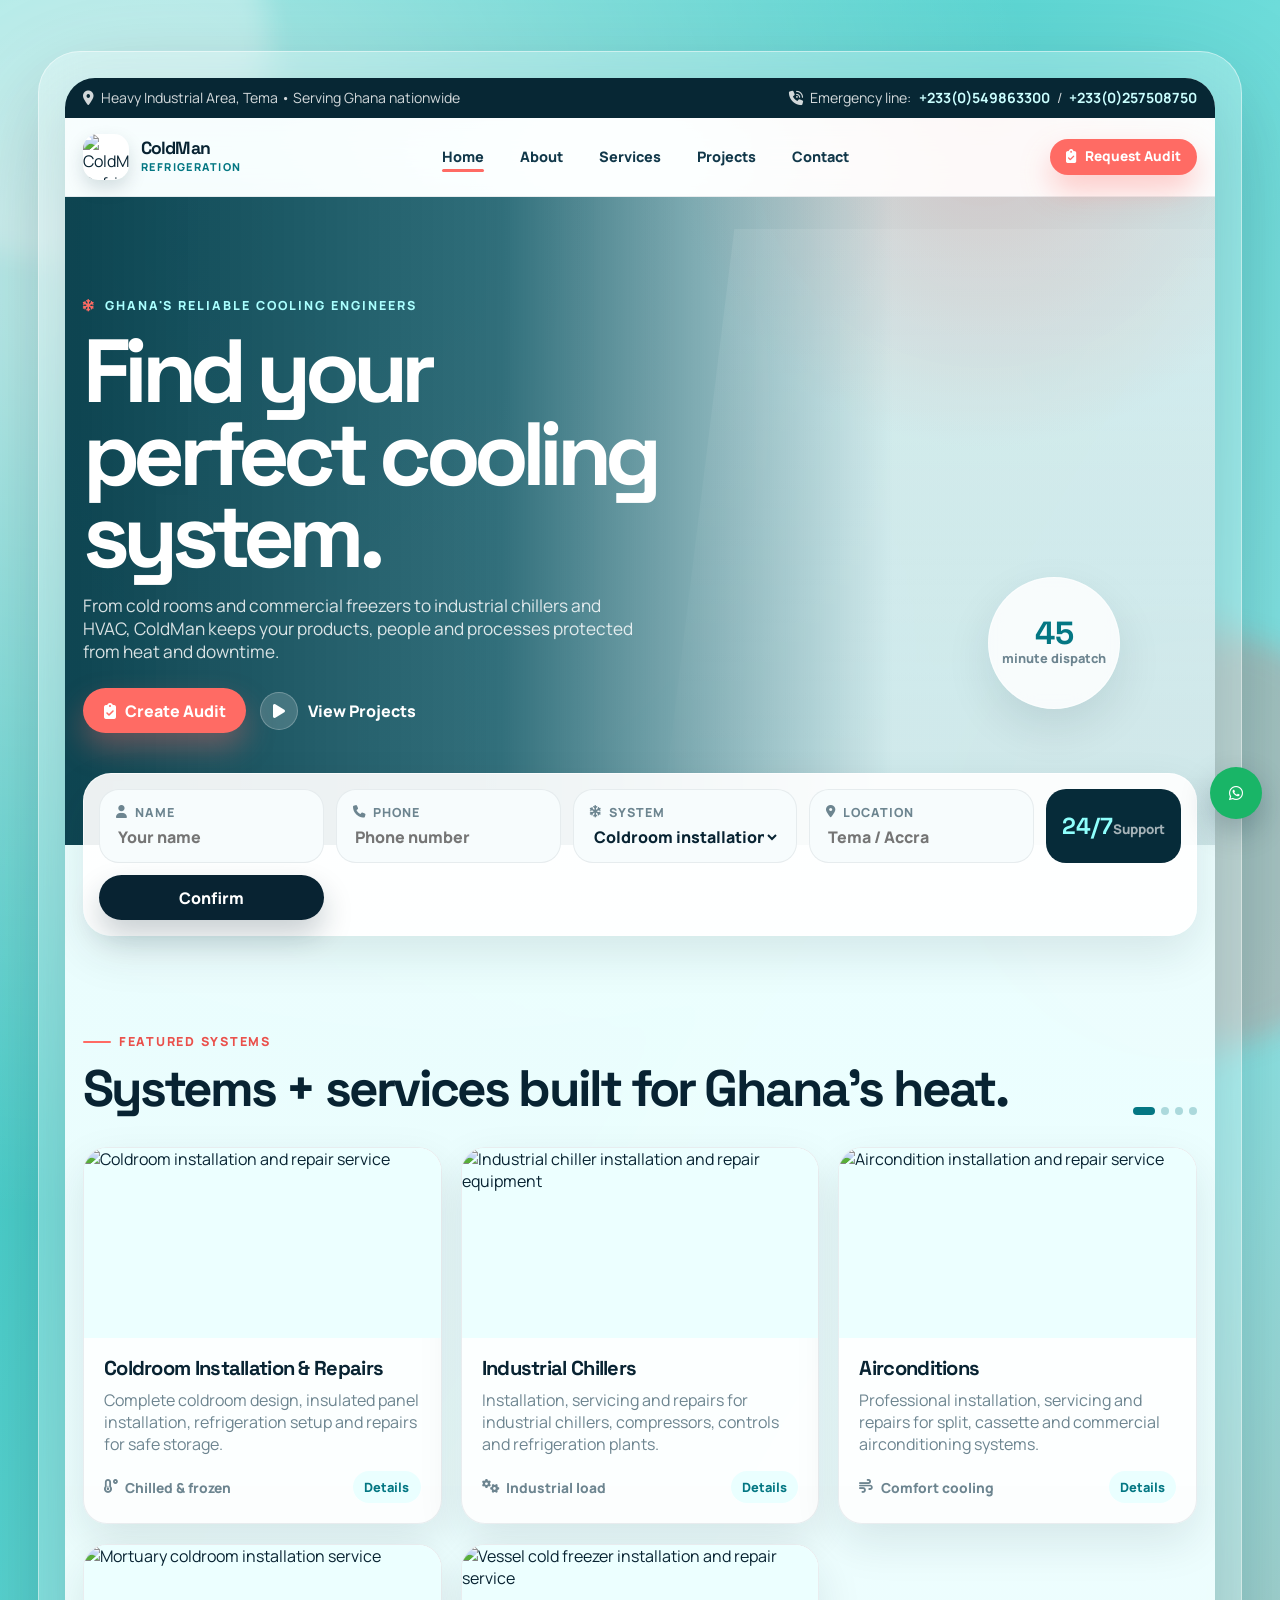
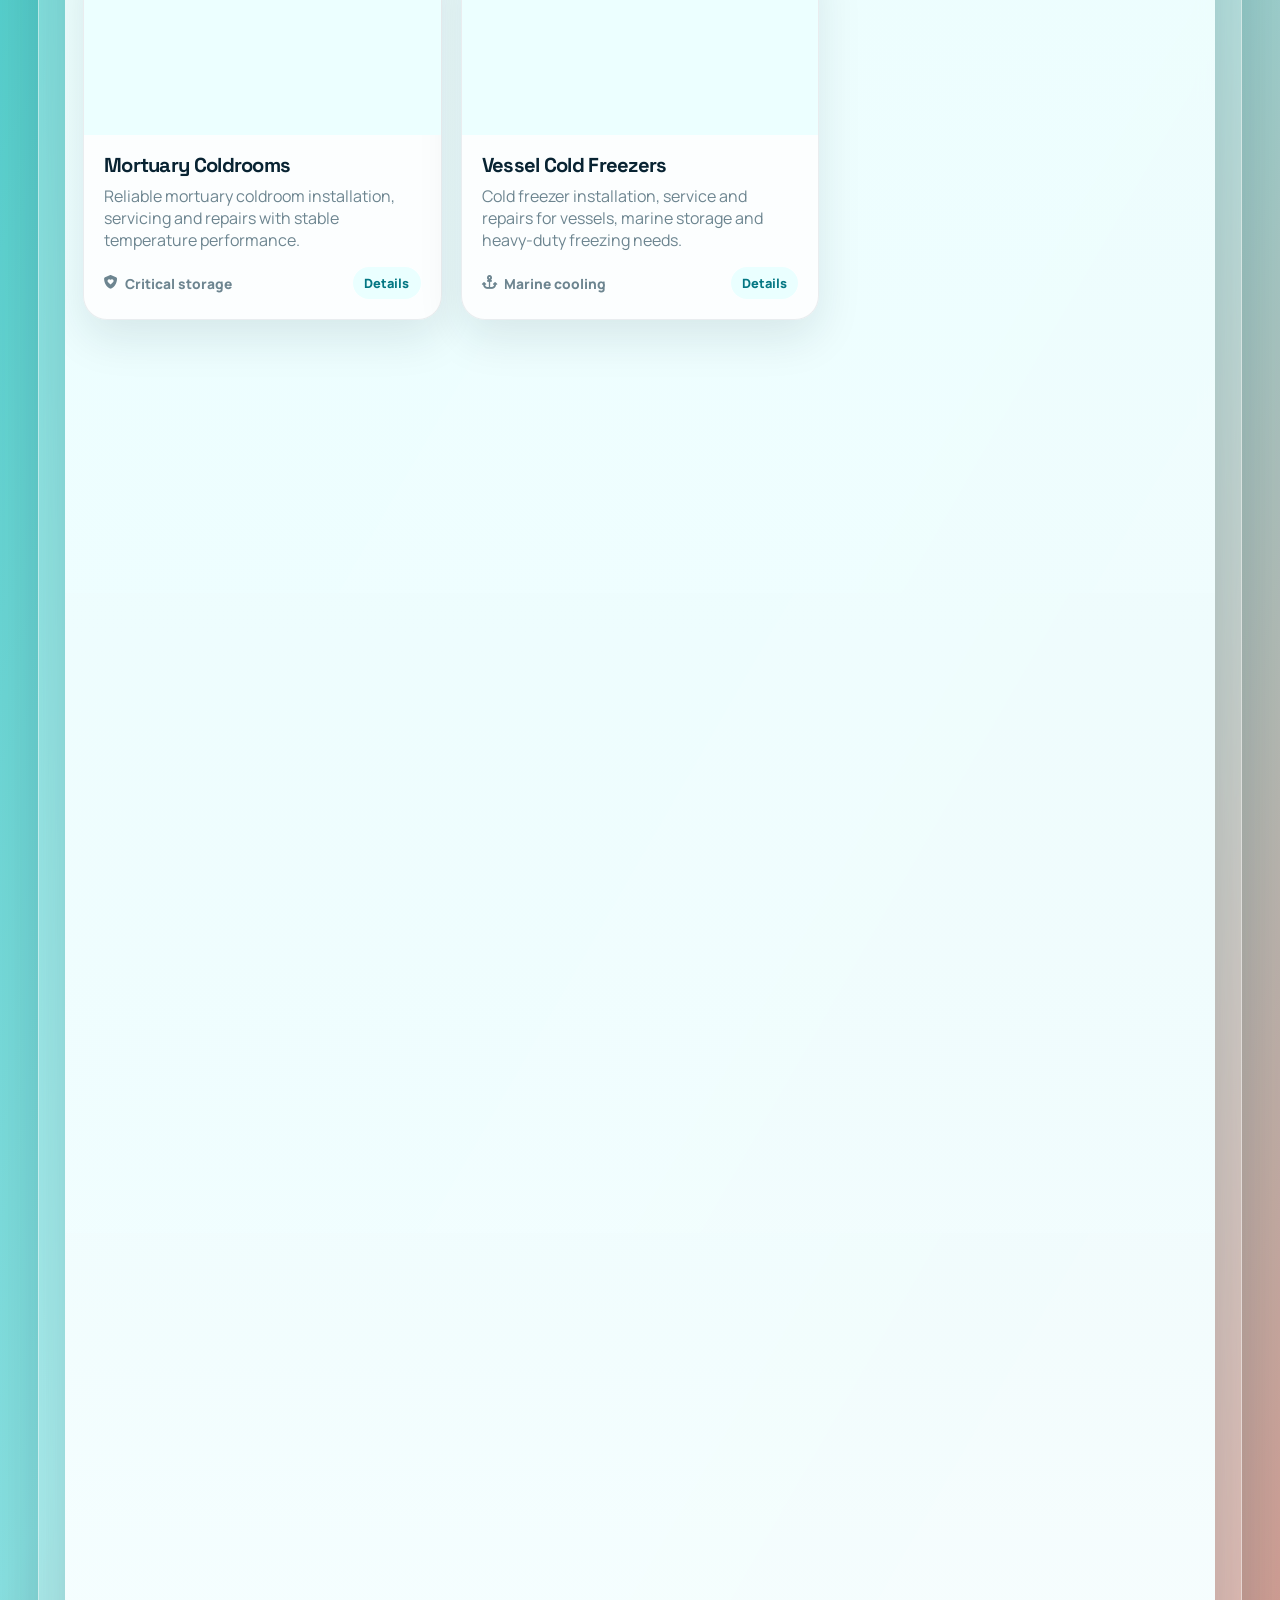
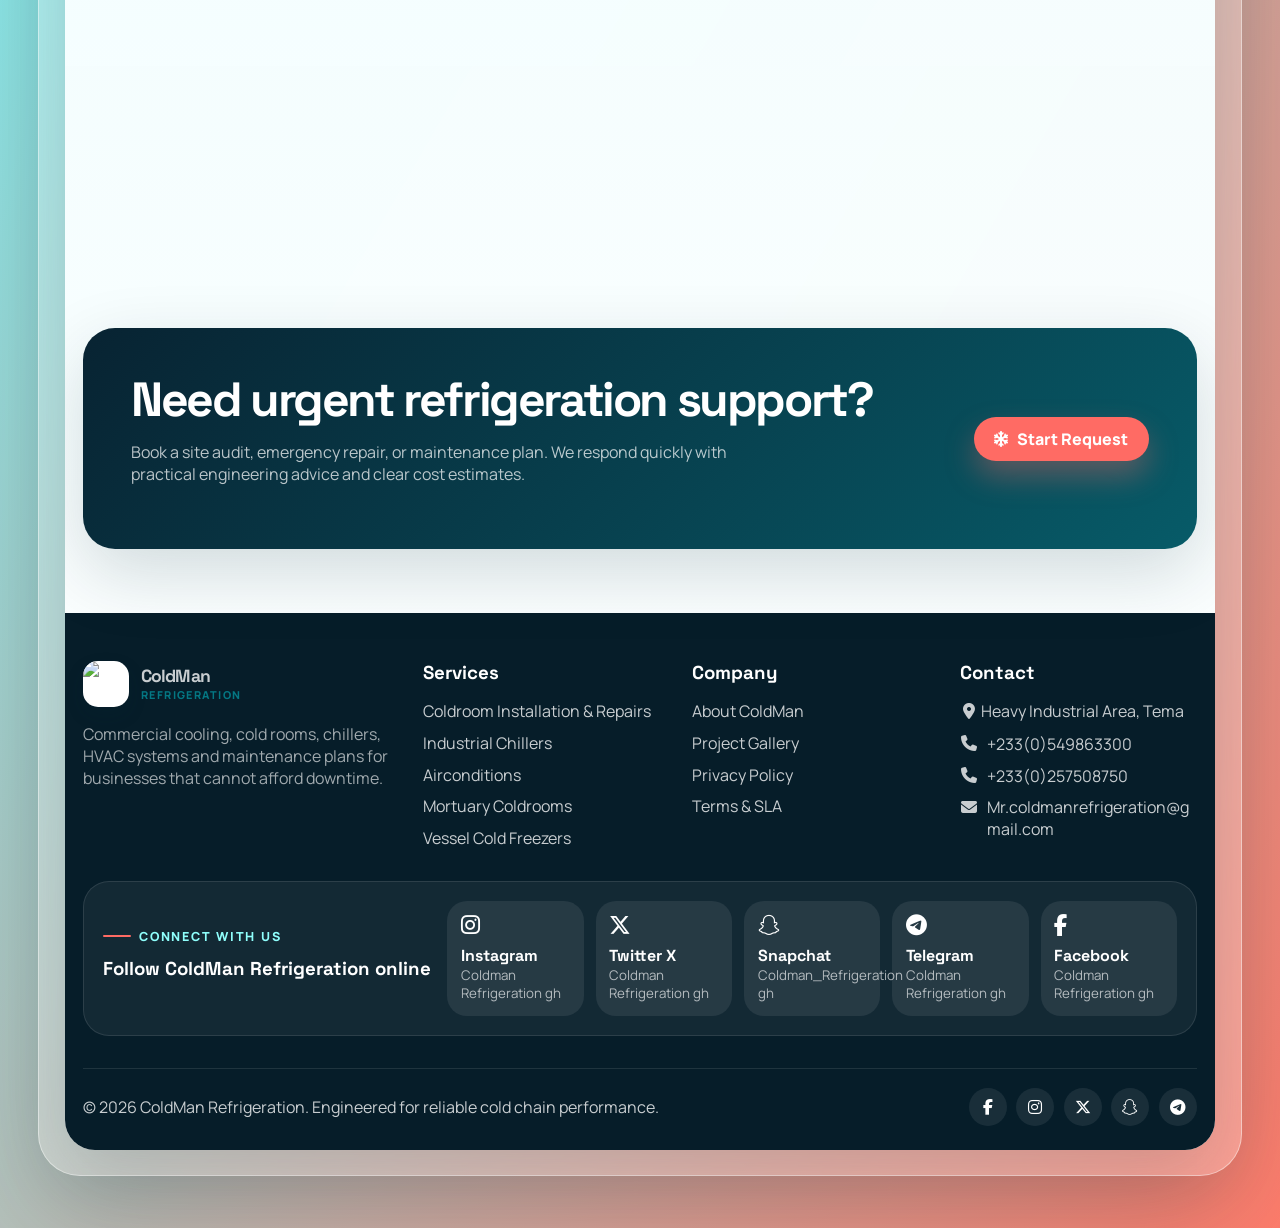
==== index.html @ 31ef5565 "Add files via upload" ====
<!DOCTYPE html>
<html lang="en">
<head>
  <meta charset="UTF-8">
  <meta name="viewport" content="width=device-width, initial-scale=1.0">
  <meta name="description" content="ColdMan Refrigeration designs, installs, repairs and maintains cold rooms, chillers, freezers and HVAC systems across Ghana.">
  <title>ColdMan Refrigeration | Commercial Cooling & Cold Rooms in Ghana</title>
  <link rel="preconnect" href="https://fonts.googleapis.com">
  <link rel="preconnect" href="https://fonts.gstatic.com" crossorigin>
  <link rel="stylesheet" href="https://cdnjs.cloudflare.com/ajax/libs/font-awesome/6.5.1/css/all.min.css">
  <link rel="stylesheet" href="style.css">
</head>
<body>
  <a class="skip-link" href="#main">Skip to content</a>
  <div class="page-shell">
    <div class="site-frame">
      <div class="top-strip">
        <div class="container">
          <span><i class="fa-solid fa-location-dot"></i> Heavy Industrial Area, Tema • Serving Ghana nationwide</span>
          <span><i class="fa-solid fa-phone-volume"></i> Emergency line: <a href="tel:+233549863300">+233(0)549863300</a> / <a href="tel:+233257508750">+233(0)257508750</a></span>
        </div>
      </div>
      <header class="site-header">
        <div class="container navbar">
          <a class="brand" href="index.html" aria-label="ColdMan Refrigeration home">
            <img class="brand-logo" src="images/coldman-logo.png" alt="ColdMan Refrigeration logo">
            <span class="brand-text"><strong>ColdMan</strong><small>Refrigeration</small></span>
          </a>
          <nav class="nav-links" aria-label="Main navigation">
            <a href="index.html">Home</a>
            <a href="about.html">About</a>
            <a href="services.html">Services</a>
            <a href="projects.html">Projects</a>
            <a href="contact.html">Contact</a>
          </nav>
          <div class="nav-actions">
            <button class="btn btn-primary btn-small" type="button" data-open-quote><i class="fa-solid fa-clipboard-check"></i> Request Audit</button>
            <button class="menu-toggle" type="button" aria-label="Toggle menu" aria-expanded="false"><i class="fa-solid fa-bars"></i></button>
          </div>
        </div>
      </header>

      <main id="main">
        <section class="hero">
          <div class="container hero-inner">
            <div class="hero-content" data-animate>
              <span class="hero-kicker"><i class="fa-solid fa-snowflake"></i> Ghana's reliable cooling engineers</span>
              <h1>Find your perfect cooling system.</h1>
              <p>From cold rooms and commercial freezers to industrial chillers and HVAC, ColdMan keeps your products, people and processes protected from heat and downtime.</p>
              <div class="hero-actions">
                <button class="btn btn-primary" type="button" data-open-quote><i class="fa-solid fa-clipboard-check"></i> Create Audit</button>
                <a class="play-link" href="projects.html"><span><i class="fa-solid fa-play"></i></span> View Projects</a>
              </div>
            </div>
            <div class="hero-badge" aria-label="Emergency response time">
              <div><strong>45</strong><span>minute dispatch</span></div>
            </div>
          </div>
        </section>

        <div class="container">
          <form class="audit-card" id="quickAudit">
            <label class="audit-field"><span><i class="fa-solid fa-user"></i> Name</span><input name="client_name" type="text" placeholder="Your name" required></label>
            <label class="audit-field"><span><i class="fa-solid fa-phone"></i> Phone</span><input name="client_phone" type="tel" placeholder="Phone number" required></label>
            <label class="audit-field"><span><i class="fa-solid fa-snowflake"></i> System</span><select name="service_type"><option value="Coldroom installation, service and repairs">Coldroom installation, service and repairs</option><option value="Industrial chillers installation, service and repairs">Industrial chillers installation, service and repairs</option><option value="Airconditions installation, service and repairs">Airconditions installation, service and repairs</option><option value="Mortuary coldroom installation, service and repairs">Mortuary coldroom installation, service and repairs</option><option value="Vessel cold freezers installation, service and repairs">Vessel cold freezers installation, service and repairs</option></select></label>
            <label class="audit-field"><span><i class="fa-solid fa-location-dot"></i> Location</span><input name="location" type="text" placeholder="Tema / Accra"></label>
            <div class="audit-meta"><div><strong>24/7</strong><small>Support</small></div></div>
            <button class="btn btn-dark" type="submit">Confirm</button>
          </form>
        </div>

        <section class="section">
          <div class="container">
            <div class="section-head">
              <div>
                <span class="section-eyebrow">Featured systems</span>
                <h2 class="section-title">Systems + services built for Ghana's heat.</h2>
              </div>
              <div class="dots" aria-hidden="true"><span></span><span></span><span></span><span></span></div>
            </div>
            <div class="card-grid">
              <article class="info-card" data-animate>
                <div class="card-img"><img src="images/service-cold-room.svg" alt="Coldroom installation and repair service"></div>
                <div class="card-body"><h3>Coldroom Installation & Repairs</h3><p>Complete coldroom design, insulated panel installation, refrigeration setup and repairs for safe storage.</p><div class="card-meta"><span><i class="fa-solid fa-temperature-low"></i> Chilled & frozen</span><a class="pill" href="services.html#coldrooms">Details</a></div></div>
              </article>
              <article class="info-card" data-animate>
                <div class="card-img"><img src="images/service-freezer-repair.svg" alt="Industrial chiller installation and repair equipment"></div>
                <div class="card-body"><h3>Industrial Chillers</h3><p>Installation, servicing and repairs for industrial chillers, compressors, controls and refrigeration plants.</p><div class="card-meta"><span><i class="fa-solid fa-gears"></i> Industrial load</span><a class="pill" href="services.html#chillers">Details</a></div></div>
              </article>
              <article class="info-card" data-animate>
                <div class="card-img"><img src="images/service-hvac.svg" alt="Aircondition installation and repair service"></div>
                <div class="card-body"><h3>Airconditions</h3><p>Professional installation, servicing and repairs for split, cassette and commercial airconditioning systems.</p><div class="card-meta"><span><i class="fa-solid fa-wind"></i> Comfort cooling</span><a class="pill" href="services.html#airconditions">Details</a></div></div>
              </article>
              <article class="info-card" data-animate>
                <div class="card-img"><img src="images/service-medical-cooling.svg" alt="Mortuary coldroom installation service"></div>
                <div class="card-body"><h3>Mortuary Coldrooms</h3><p>Reliable mortuary coldroom installation, servicing and repairs with stable temperature performance.</p><div class="card-meta"><span><i class="fa-solid fa-shield-heart"></i> Critical storage</span><a class="pill" href="services.html#mortuary">Details</a></div></div>
              </article>
              <article class="info-card" data-animate>
                <div class="card-img"><img src="images/service-marine-process.svg" alt="Vessel cold freezer installation and repair service"></div>
                <div class="card-body"><h3>Vessel Cold Freezers</h3><p>Cold freezer installation, service and repairs for vessels, marine storage and heavy-duty freezing needs.</p><div class="card-meta"><span><i class="fa-solid fa-anchor"></i> Marine cooling</span><a class="pill" href="services.html#vessel">Details</a></div></div>
              </article>
            </div>
          </div>
        </section>

        <section class="section compact">
          <div class="container">
            <div class="promise" data-animate>
              <div class="promise-copy">
                <span class="section-eyebrow">Our promise</span>
                <h2 class="section-title">Your cooling system should protect profit, not create stress.</h2>
                <p class="section-lead">We calculate the heat load, install quality components, and maintain your system before small faults become expensive breakdowns.</p>
              </div>
              <div class="promise-list">
                <article class="promise-item"><span class="icon-bubble"><i class="fa-solid fa-truck-fast"></i></span><div><h3>Rapid dispatch</h3><p>Emergency response for cold rooms, chillers, freezers and AC breakdowns.</p></div></article>
                <article class="promise-item"><span class="icon-bubble aqua"><i class="fa-solid fa-chart-line"></i></span><div><h3>Performance audits</h3><p>Temperature, pressure, energy and airflow checks with clear recommendations.</p></div></article>
              </div>
            </div>
          </div>
        </section>

        <section class="section">
          <div class="container">
            <div class="mosaic" data-animate>
              <article class="feature-tile">
                <div><span class="section-eyebrow" style="color:#8ffffc">Cooling expertise</span><h2>Keep every cooling system running reliably.</h2><p>Installation, servicing and repairs for coldrooms, chillers, airconditions, mortuary coldrooms and vessel cold freezers.</p></div>
                <a class="btn btn-primary" href="services.html#coldrooms">Explore Services</a>
              </article>
              <div class="image-stack">
                <div class="mosaic-img"><img src="images/service-marine-process.svg" alt="Industrial warehouse and facility"></div>
                <div class="mosaic-img"><img src="images/hero-technician.svg" alt="Technician using tools"></div>
              </div>
              <div class="image-stack">
                <div class="mosaic-img"><img src="images/service-maintenance.svg" alt="Professional tools and gauges"></div>
                <div class="mosaic-img"><img src="images/service-cold-room.svg" alt="Cold chain warehouse logistics"></div>
              </div>
            </div>
          </div>
        </section>

        <section class="section compact">
          <div class="container">
            <div class="stats-grid">
              <div class="stat-card" data-animate><strong>12+</strong><span>Years combined field experience</span></div>
              <div class="stat-card" data-animate><strong>99%</strong><span>Target system uptime on plan</span></div>
              <div class="stat-card" data-animate><strong>45m</strong><span>Emergency dispatch target</span></div>
              <div class="stat-card" data-animate><strong>24/7</strong><span>Breakdown response support</span></div>
            </div>
          </div>
        </section>
      </main>

      <section class="section compact">
        <div class="container">
          <div class="cta-band" data-animate>
            <div>
              <h2>Need urgent refrigeration support?</h2>
              <p>Book a site audit, emergency repair, or maintenance plan. We respond quickly with practical engineering advice and clear cost estimates.</p>
            </div>
            <button class="btn btn-primary" type="button" data-open-quote><i class="fa-solid fa-snowflake"></i> Start Request</button>
          </div>
        </div>
      </section>

      <footer class="site-footer">
        <div class="container">
          <div class="footer-grid">
            <div class="footer-brand">
              <a class="brand" href="index.html">
                <img class="brand-logo" src="images/coldman-logo.png" alt="ColdMan Refrigeration logo">
                <span class="brand-text"><strong>ColdMan</strong><small>Refrigeration</small></span>
              </a>
              <p>Commercial cooling, cold rooms, chillers, HVAC systems and maintenance plans for businesses that cannot afford downtime.</p>
            </div>
            <div>
              <h3 class="footer-title">Services</h3>
              <ul class="footer-list">
                <li><a href="services.html#coldrooms">Coldroom Installation & Repairs</a></li>
                <li><a href="services.html#chillers">Industrial Chillers</a></li>
                <li><a href="services.html#airconditions">Airconditions</a></li>
                <li><a href="services.html#mortuary">Mortuary Coldrooms</a></li>
                <li><a href="services.html#vessel">Vessel Cold Freezers</a></li>
              </ul>
            </div>
            <div>
              <h3 class="footer-title">Company</h3>
              <ul class="footer-list">
                <li><a href="about.html">About ColdMan</a></li>
                <li><a href="projects.html">Project Gallery</a></li>
                <li><a href="privacy.html">Privacy Policy</a></li>
                <li><a href="terms.html">Terms & SLA</a></li>
              </ul>
            </div>
            <div>
              <h3 class="footer-title">Contact</h3>
              <ul class="footer-list">
                <li><i class="fa-solid fa-location-dot"></i> Heavy Industrial Area, Tema</li>
                <li><a href="tel:+233549863300"><i class="fa-solid fa-phone"></i> +233(0)549863300</a></li>
                <li><a href="tel:+233257508750"><i class="fa-solid fa-phone"></i> +233(0)257508750</a></li>
                <li><a href="mailto:Mr.coldmanrefrigeration@gmail.com"><i class="fa-solid fa-envelope"></i> Mr.coldmanrefrigeration@gmail.com</a></li>
              </ul>
            </div>
          </div>

          <div class="footer-social-panel" aria-label="ColdMan Refrigeration social media handles">
            <div>
              <span class="section-eyebrow">Connect with us</span>
              <h3 class="footer-title">Follow ColdMan Refrigeration online</h3>
            </div>
            <div class="social-handle-grid">
              <a href="https://www.instagram.com/explore/search/keyword/?q=Coldman%20Refrigeration%20gh" target="_blank" rel="noopener"><i class="fa-brands fa-instagram"></i><span><strong>Instagram</strong><small>Coldman Refrigeration gh</small></span></a>
              <a href="https://x.com/search?q=Coldman%20Refrigeration%20gh" target="_blank" rel="noopener"><i class="fa-brands fa-x-twitter"></i><span><strong>Twitter X</strong><small>Coldman Refrigeration gh</small></span></a>
              <a href="https://www.snapchat.com/add/Coldman_Refrigeration" target="_blank" rel="noopener"><i class="fa-brands fa-snapchat"></i><span><strong>Snapchat</strong><small>Coldman_Refrigeration gh</small></span></a>
              <a href="https://t.me/s/ColdmanRefrigerationgh" target="_blank" rel="noopener"><i class="fa-brands fa-telegram"></i><span><strong>Telegram</strong><small>Coldman Refrigeration gh</small></span></a>
              <a href="https://www.facebook.com/search/top?q=Coldman%20Refrigeration%20gh" target="_blank" rel="noopener"><i class="fa-brands fa-facebook-f"></i><span><strong>Facebook</strong><small>Coldman Refrigeration gh</small></span></a>
            </div>
          </div>
          <div class="footer-bottom">
            <span>© 2026 ColdMan Refrigeration. Engineered for reliable cold chain performance.</span>
            <div class="socials" aria-label="Social media handles">
              <a href="https://www.facebook.com/search/top?q=Coldman%20Refrigeration%20gh" target="_blank" rel="noopener" aria-label="Facebook: Coldman Refrigeration gh" title="Facebook: Coldman Refrigeration gh"><i class="fa-brands fa-facebook-f"></i></a>
              <a href="https://www.instagram.com/explore/search/keyword/?q=Coldman%20Refrigeration%20gh" target="_blank" rel="noopener" aria-label="Instagram: Coldman Refrigeration gh" title="Instagram: Coldman Refrigeration gh"><i class="fa-brands fa-instagram"></i></a>
              <a href="https://x.com/search?q=Coldman%20Refrigeration%20gh" target="_blank" rel="noopener" aria-label="Twitter X: Coldman Refrigeration gh" title="Twitter X: Coldman Refrigeration gh"><i class="fa-brands fa-x-twitter"></i></a>
              <a href="https://www.snapchat.com/add/Coldman_Refrigeration" target="_blank" rel="noopener" aria-label="Snapchat: Coldman_Refrigeration gh" title="Snapchat: Coldman_Refrigeration gh"><i class="fa-brands fa-snapchat"></i></a>
              <a href="https://t.me/s/ColdmanRefrigerationgh" target="_blank" rel="noopener" aria-label="Telegram: Coldman Refrigeration gh" title="Telegram: Coldman Refrigeration gh"><i class="fa-brands fa-telegram"></i></a>
            </div>
          </div>
        </div>
      </footer>
    </div>
  </div>

  <div class="modal" id="quoteModal" aria-hidden="true" role="dialog" aria-modal="true" aria-labelledby="quoteTitle">
    <div class="modal-card">
      <div class="modal-head">
        <h2 id="quoteTitle">Request an audit</h2>
        <button class="close-modal" type="button" data-close-modal aria-label="Close request form"><i class="fa-solid fa-xmark"></i></button>
      </div>
      <form id="quoteForm" class="calc-form">
        <div class="form-grid">
          <div class="field"><label for="qName">Full name</label><input id="qName" name="client_name" type="text" placeholder="Your name" required></div>
          <div class="field"><label for="qPhone">Phone number</label><input id="qPhone" name="client_phone" type="tel" placeholder="024 xxx xxxx" required></div>
          <div class="field"><label for="qService">Service type</label><select id="qService" name="service_type" required><option value="Coldroom installation, service and repairs">Coldroom installation, service and repairs</option><option value="Industrial chillers installation, service and repairs">Industrial chillers installation, service and repairs</option><option value="Airconditions installation, service and repairs">Airconditions installation, service and repairs</option><option value="Mortuary coldroom installation, service and repairs">Mortuary coldroom installation, service and repairs</option><option value="Vessel cold freezers installation, service and repairs">Vessel cold freezers installation, service and repairs</option></select></div>
          <div class="field"><label for="qLocation">Location</label><input id="qLocation" name="location" type="text" placeholder="Tema, Accra, Kumasi..." required></div>
        </div>
        <div class="field"><label for="qDetails">Project details</label><textarea id="qDetails" name="details" placeholder="Tell us the system size, issue, temperature target, and timeline."></textarea></div>
        <button class="btn btn-primary" type="submit"><i class="fa-solid fa-paper-plane"></i> Save Request</button>
        <p class="form-note">This demo stores the request in your browser. The contact page can submit to process.php on a PHP server.</p>
      </form>
    </div>
  </div>

  <div class="toast" id="toast" role="status" aria-live="polite"></div>
  <div class="float-actions">
    <a class="float-whatsapp" href="https://wa.me/233257508750" aria-label="Chat on WhatsApp"><i class="fa-brands fa-whatsapp"></i></a>
    <button class="back-top" type="button" aria-label="Back to top"><i class="fa-solid fa-arrow-up"></i></button>
  </div>
  <script src="app.js"></script>
</body>
</html>
---- style.css ----
@import url('https://fonts.googleapis.com/css2?family=Manrope:wght@300;400;500;600;700;800&family=Space+Grotesk:wght@500;600;700&display=swap');

:root {
  --ink: #082332;
  --ink-2: #11384a;
  --muted: #6d8590;
  --aqua: #10b7c2;
  --aqua-deep: #047783;
  --coral: #ff6b64;
  --coral-deep: #ea504b;
  --ice: #eaffff;
  --soft: #f2fbfc;
  --white: #ffffff;
  --glass: rgba(255, 255, 255, 0.78);
  --line: rgba(8, 35, 50, 0.10);
  --shadow: 0 24px 70px rgba(8, 35, 50, 0.16);
  --shadow-soft: 0 18px 45px rgba(8, 35, 50, 0.10);
  --radius-lg: 32px;
  --radius-md: 22px;
  --radius-sm: 16px;
  --max: 1180px;
}

* { box-sizing: border-box; }

html { scroll-behavior: smooth; }

body {
  margin: 0;
  font-family: 'Manrope', system-ui, -apple-system, BlinkMacSystemFont, 'Segoe UI', sans-serif;
  color: var(--ink);
  background:
    radial-gradient(circle at 8% 6%, rgba(255,255,255,.75), transparent 22%),
    linear-gradient(120deg, #24c3bc 0%, #8de7e7 48%, #ff7c6b 100%);
  min-height: 100vh;
  overflow-x: hidden;
}

body::before,
body::after {
  content: '';
  position: fixed;
  width: 420px;
  height: 420px;
  border-radius: 999px;
  filter: blur(14px);
  opacity: .35;
  pointer-events: none;
  z-index: -1;
}

body::before { top: -160px; left: -150px; background: rgba(255,255,255,.9); }
body::after { right: -120px; bottom: -150px; background: rgba(255,107,100,.75); }

img { max-width: 100%; display: block; }
a { color: inherit; text-decoration: none; }
button, input, select, textarea { font: inherit; }
button { cursor: pointer; }

.skip-link {
  position: absolute;
  top: -100px;
  left: 1rem;
  background: var(--ink);
  color: var(--white);
  padding: .75rem 1rem;
  border-radius: 12px;
  z-index: 9999;
}
.skip-link:focus { top: 1rem; }

.page-shell {
  width: min(94vw, 1280px);
  margin: 3.2rem auto;
  padding: clamp(14px, 2vw, 28px);
  border: 1px solid rgba(255,255,255,.48);
  border-radius: 42px;
  background: rgba(255,255,255,.25);
  box-shadow: 0 35px 110px rgba(0, 57, 63, 0.20);
  backdrop-filter: blur(18px);
}

.site-frame {
  position: relative;
  overflow: hidden;
  border-radius: 30px;
  background: linear-gradient(180deg, rgba(236,255,255,.96) 0%, rgba(241,253,254,.98) 62%, #ffffff 100%);
  box-shadow: var(--shadow);
}

.site-frame::before {
  content: '';
  position: absolute;
  inset: 0 0 auto 0;
  height: 560px;
  background: radial-gradient(circle at 80% 10%, rgba(255,107,100,.28), transparent 30%), radial-gradient(circle at 10% 30%, rgba(16,183,194,.20), transparent 35%);
  pointer-events: none;
}

.container { width: min(100% - 36px, var(--max)); margin-inline: auto; position: relative; }
.section { padding: clamp(3rem, 7vw, 6rem) 0; position: relative; }
.section.compact { padding: clamp(2.5rem, 5vw, 4rem) 0; }
.section-eyebrow {
  display: inline-flex;
  gap: .5rem;
  align-items: center;
  color: var(--coral-deep);
  font-weight: 800;
  text-transform: uppercase;
  letter-spacing: .14em;
  font-size: .78rem;
  margin-bottom: .8rem;
}
.section-eyebrow::before { content: ''; width: 28px; height: 2px; border-radius: 20px; background: var(--coral); }
.section-title {
  font-family: 'Space Grotesk', sans-serif;
  font-size: clamp(2rem, 4vw, 3.35rem);
  line-height: 1.02;
  letter-spacing: -0.055em;
  margin: 0;
}
.section-lead { color: var(--muted); font-size: 1.05rem; max-width: 680px; margin: 1rem 0 0; }
.section-head { display: flex; align-items: end; justify-content: space-between; gap: 1.5rem; margin-bottom: 2rem; }
.section-head.center { display: block; text-align: center; max-width: 770px; margin: 0 auto 2.4rem; }
.section-head.center .section-lead { margin-inline: auto; }

.top-strip {
  background: #072734;
  color: rgba(255,255,255,.82);
  font-size: .88rem;
  position: relative;
  z-index: 5;
}
.top-strip .container { display: flex; align-items: center; justify-content: space-between; gap: 1rem; padding: .65rem 0; }
.top-strip a { color: #cbffff; font-weight: 700; }
.top-strip span { display: inline-flex; align-items: center; gap: .45rem; }

.site-header {
  position: sticky;
  top: 0;
  z-index: 50;
  background: rgba(255,255,255,.84);
  border-bottom: 1px solid rgba(8,35,50,.08);
  backdrop-filter: blur(18px);
}

.navbar {
  height: 78px;
  display: flex;
  align-items: center;
  justify-content: space-between;
  gap: 1rem;
}

.brand { display: inline-flex; align-items: center; gap: .75rem; min-width: max-content; }
.brand-logo {
  width: 46px;
  height: 46px;
  border-radius: 15px;
  object-fit: cover;
  object-position: center;
  background: #fff;
  box-shadow: 0 8px 18px rgba(7,39,52,.15);
}
.brand-text { line-height: 1; }
.brand-text strong { display: block; font-family: 'Space Grotesk', sans-serif; letter-spacing: -.05em; font-size: 1.1rem; }
.brand-text small { color: var(--aqua-deep); font-weight: 800; text-transform: uppercase; letter-spacing: .13em; font-size: .68rem; }

.nav-links { display: flex; align-items: center; justify-content: center; gap: clamp(.65rem, 2vw, 1.55rem); }
.nav-links a {
  color: var(--ink-2);
  font-weight: 800;
  font-size: .9rem;
  padding: .7rem .35rem;
  position: relative;
}
.nav-links a::after {
  content: '';
  position: absolute;
  left: .35rem;
  right: .35rem;
  bottom: .35rem;
  height: 3px;
  border-radius: 999px;
  background: var(--coral);
  transform: scaleX(0);
  transform-origin: left;
  transition: transform .25s ease;
}
.nav-links a:hover::after,
.nav-links a.active::after { transform: scaleX(1); }

.nav-actions { display: flex; align-items: center; gap: .7rem; }
.menu-toggle {
  display: none;
  width: 44px;
  height: 44px;
  border-radius: 15px;
  border: 1px solid var(--line);
  background: var(--white);
  color: var(--ink);
}

.btn {
  display: inline-flex;
  align-items: center;
  justify-content: center;
  gap: .55rem;
  border: 0;
  border-radius: 999px;
  padding: .9rem 1.3rem;
  font-weight: 900;
  line-height: 1;
  transition: transform .22s ease, box-shadow .22s ease, background .22s ease;
  white-space: nowrap;
}
.btn:hover { transform: translateY(-2px); }
.btn-primary { background: var(--coral); color: #fff; box-shadow: 0 15px 30px rgba(255,107,100,.35); }
.btn-primary:hover { background: var(--coral-deep); }
.btn-dark { background: var(--ink); color: #fff; box-shadow: 0 15px 30px rgba(8,35,50,.22); }
.btn-ghost { background: rgba(255,255,255,.76); color: var(--ink); border: 1px solid rgba(8,35,50,.08); }
.btn-aqua { background: var(--aqua-deep); color: #fff; box-shadow: 0 15px 35px rgba(4,119,131,.25); }
.btn-small { padding: .7rem 1rem; font-size: .85rem; }

.hero {
  position: relative;
  min-height: 610px;
  display: grid;
  align-items: center;
  isolation: isolate;
}
.hero::before {
  content: '';
  position: absolute;
  inset: 0;
  background:
    linear-gradient(90deg, rgba(5,61,74,.96) 0%, rgba(4,76,91,.8) 38%, rgba(4,76,91,.12) 72%),
    url('images/hero-coldman-cooling.svg') center/cover;
  z-index: -2;
}
.hero::after {
  content: '';
  position: absolute;
  right: -60px;
  top: 5%;
  width: min(48vw, 620px);
  height: 92%;
  background:
    linear-gradient(180deg, rgba(255,255,255,.12), rgba(255,255,255,0)),
    url('images/hero-technician.svg') center/cover;
  opacity: .72;
  clip-path: polygon(12% 0, 100% 0, 100% 100%, 0 100%);
  z-index: -1;
}
.hero-inner { padding: clamp(3.4rem, 8vw, 6rem) 0 7rem; }
.hero-content { width: min(620px, 100%); color: #fff; }
.hero-kicker { display: inline-flex; align-items: center; gap: .55rem; font-weight: 900; color: #aaffff; text-transform: uppercase; letter-spacing: .16em; font-size: .78rem; margin-bottom: 1rem; }
.hero-kicker i { color: var(--coral); }
.hero h1 { font-family: 'Space Grotesk', sans-serif; font-size: clamp(3rem, 7vw, 5.8rem); line-height: .92; letter-spacing: -.075em; margin: 0 0 1rem; }
.hero p { color: rgba(255,255,255,.83); font-size: 1.08rem; max-width: 560px; margin: 0 0 1.6rem; }
.hero-actions { display: flex; flex-wrap: wrap; align-items: center; gap: .85rem; }
.play-link { display: inline-flex; align-items: center; gap: .65rem; color: #fff; font-weight: 900; }
.play-link span { width: 38px; height: 38px; border-radius: 999px; display: inline-grid; place-items: center; background: rgba(255,255,255,.17); border: 1px solid rgba(255,255,255,.24); }
.hero-badge {
  position: absolute;
  right: clamp(1.5rem, 6vw, 5rem);
  bottom: 8.5rem;
  width: 132px;
  height: 132px;
  border-radius: 999px;
  display: grid;
  place-items: center;
  text-align: center;
  background: rgba(255,255,255,.84);
  backdrop-filter: blur(20px);
  box-shadow: var(--shadow-soft);
  border: 1px solid rgba(255,255,255,.55);
}
.hero-badge strong { font-family: 'Space Grotesk', sans-serif; color: var(--aqua-deep); font-size: 2rem; line-height: .9; }
.hero-badge span { display: block; color: var(--muted); font-size: .8rem; font-weight: 800; }

.audit-card {
  margin-top: -4.5rem;
  position: relative;
  z-index: 3;
  background: rgba(255,255,255,.92);
  border: 1px solid rgba(255,255,255,.7);
  box-shadow: var(--shadow-soft);
  border-radius: 28px;
  padding: .95rem;
  display: grid;
  grid-template-columns: repeat(4, 1fr) auto;
  gap: .75rem;
  align-items: stretch;
}
.audit-field {
  background: #f7fcfd;
  border: 1px solid rgba(8,35,50,.07);
  border-radius: 20px;
  padding: .85rem 1rem;
  min-width: 0;
}
.audit-field span { display: flex; align-items: center; gap: .45rem; color: var(--muted); font-size: .78rem; font-weight: 900; text-transform: uppercase; letter-spacing: .08em; }
.audit-field input, .audit-field select { width: 100%; border: 0; outline: 0; background: transparent; color: var(--ink); font-weight: 900; margin-top: .25rem; }
.audit-meta { display: grid; place-items: center; text-align: center; background: #062b39; color: #fff; border-radius: 20px; padding: .7rem 1rem; min-width: 112px; }
.audit-meta strong { font-family: 'Space Grotesk', sans-serif; color: #8ffffc; font-size: 1.45rem; }
.audit-meta small { color: rgba(255,255,255,.64); font-weight: 800; }

.card-grid { display: grid; grid-template-columns: repeat(3, minmax(0,1fr)); gap: 1.2rem; }
.info-card, .service-card, .project-card, .stat-card, .team-card, .contact-card, .legal-card {
  background: rgba(255,255,255,.86);
  border: 1px solid rgba(8,35,50,.08);
  box-shadow: var(--shadow-soft);
  border-radius: 24px;
  overflow: hidden;
}
.card-img { height: 190px; overflow: hidden; background: linear-gradient(135deg, #dff, #fff); position: relative; }
.card-img img { width: 100%; height: 100%; object-fit: cover; transition: transform .5s ease; }
.info-card:hover .card-img img, .service-card:hover .card-img img, .project-card:hover .card-img img { transform: scale(1.06); }
.card-body { padding: 1.25rem; }
.card-body h3 { font-family: 'Space Grotesk', sans-serif; font-size: 1.26rem; line-height: 1.08; letter-spacing: -.035em; margin: 0 0 .55rem; }
.card-body p { color: var(--muted); margin: 0 0 1rem; }
.card-meta { display: flex; align-items: center; justify-content: space-between; gap: .7rem; color: var(--muted); font-size: .86rem; font-weight: 900; }
.card-meta span { display: inline-flex; align-items: center; gap: .45rem; }
.pill { display: inline-flex; align-items: center; gap: .4rem; padding: .45rem .7rem; border-radius: 999px; background: #eaffff; color: var(--aqua-deep); font-weight: 900; font-size: .8rem; }

.dots { display: inline-flex; align-items: center; gap: .38rem; }
.dots span { width: 8px; height: 8px; border-radius: 999px; background: rgba(4,119,131,.28); }
.dots span:first-child { width: 22px; background: var(--aqua-deep); }

.promise {
  display: grid;
  grid-template-columns: 1.05fr .95fr;
  gap: 2rem;
  align-items: center;
  background: #fff;
  border-radius: 32px;
  padding: clamp(1.4rem, 4vw, 3rem);
  box-shadow: var(--shadow-soft);
  border: 1px solid rgba(8,35,50,.07);
}
.promise-list { display: grid; gap: 1rem; }
.promise-item { display: flex; gap: 1rem; padding: 1.1rem; border-radius: 22px; background: var(--soft); border: 1px solid rgba(8,35,50,.06); }
.icon-bubble { width: 48px; height: 48px; min-width: 48px; border-radius: 16px; display: grid; place-items: center; background: var(--coral); color: #fff; box-shadow: 0 12px 24px rgba(255,107,100,.24); }
.icon-bubble.aqua { background: var(--aqua-deep); box-shadow: 0 12px 24px rgba(4,119,131,.22); }
.promise-item h3 { margin: 0 0 .3rem; font-family: 'Space Grotesk', sans-serif; letter-spacing: -.03em; }
.promise-item p { margin: 0; color: var(--muted); }

.mosaic { display: grid; grid-template-columns: .9fr 1fr 1fr; gap: 1rem; align-items: stretch; }
.mosaic .feature-tile { min-height: 360px; padding: 2rem; border-radius: 28px; background: linear-gradient(145deg, var(--aqua-deep), #053d4a); color: #fff; display: flex; flex-direction: column; justify-content: space-between; box-shadow: var(--shadow-soft); }
.feature-tile h2 { font-family: 'Space Grotesk', sans-serif; line-height: .98; font-size: clamp(2rem, 4vw, 3.1rem); letter-spacing: -.06em; margin: 0; }
.feature-tile p { color: rgba(255,255,255,.76); }
.image-stack { display: grid; gap: 1rem; }
.mosaic-img { min-height: 170px; border-radius: 24px; overflow: hidden; box-shadow: var(--shadow-soft); }
.mosaic-img img { width: 100%; height: 100%; object-fit: cover; }

.stats-grid { display: grid; grid-template-columns: repeat(4, 1fr); gap: 1rem; }
.stat-card { padding: 1.5rem; }
.stat-card strong { display: block; font-family: 'Space Grotesk', sans-serif; font-size: 2.45rem; color: var(--aqua-deep); line-height: 1; letter-spacing: -.06em; }
.stat-card span { color: var(--muted); font-weight: 800; }

.filters { display: flex; flex-wrap: wrap; gap: .7rem; margin: 1.5rem 0 2rem; }
.filter-btn { border: 1px solid rgba(8,35,50,.1); border-radius: 999px; background: rgba(255,255,255,.78); color: var(--ink); padding: .7rem 1rem; font-weight: 900; }
.filter-btn.active { background: var(--ink); color: #fff; }
.service-card { display: flex; flex-direction: column; }
.service-card .card-body { display: flex; flex: 1; flex-direction: column; }
.service-card ul { color: var(--muted); margin: .2rem 0 1.2rem; padding-left: 1.15rem; }
.service-card .btn { margin-top: auto; align-self: flex-start; }

.project-card .card-img { height: 230px; }
.project-card .project-tag { position: absolute; left: .9rem; top: .9rem; background: rgba(255,255,255,.9); color: var(--ink); border-radius: 999px; padding: .45rem .7rem; font-weight: 900; font-size: .75rem; }

.calculator {
  display: grid;
  grid-template-columns: .95fr 1.05fr;
  gap: 1.5rem;
  background: linear-gradient(145deg, #062b39, #075b68);
  color: #fff;
  border-radius: 32px;
  padding: clamp(1.4rem, 4vw, 2.5rem);
  box-shadow: var(--shadow);
}
.calculator p { color: rgba(255,255,255,.72); }
.calc-form { display: grid; gap: .9rem; }
.form-grid { display: grid; grid-template-columns: repeat(2, 1fr); gap: .9rem; }
.field { display: grid; gap: .4rem; }
.field label, .field span.label { color: rgba(255,255,255,.72); font-weight: 800; font-size: .85rem; }
.field input, .field select, .field textarea {
  width: 100%;
  border: 1px solid rgba(255,255,255,.18);
  outline: 0;
  background: rgba(255,255,255,.10);
  color: #fff;
  border-radius: 16px;
  padding: .95rem 1rem;
}
.field textarea { resize: vertical; min-height: 130px; }
.field input::placeholder, .field textarea::placeholder { color: rgba(255,255,255,.52); }
.field select option { color: #082332; }
.calc-result { display: grid; grid-template-columns: repeat(3, 1fr); gap: .8rem; margin-top: 1rem; }
.result-box { padding: 1rem; border: 1px solid rgba(255,255,255,.16); border-radius: 20px; background: rgba(255,255,255,.1); }
.result-box strong { display: block; color: #8ffffc; font-family: 'Space Grotesk', sans-serif; font-size: 1.6rem; }
.result-box span { color: rgba(255,255,255,.68); font-weight: 800; font-size: .8rem; }

.contact-layout { display: grid; grid-template-columns: .9fr 1.1fr; gap: 1.4rem; align-items: start; }
.contact-card { padding: 1.3rem; }
.contact-row { display: flex; gap: 1rem; padding: 1rem 0; border-bottom: 1px solid rgba(8,35,50,.08); }
.contact-row:last-child { border-bottom: 0; }
.contact-row h3 { margin: 0 0 .2rem; font-family: 'Space Grotesk', sans-serif; }
.contact-row p { margin: 0; color: var(--muted); }
.contact-form { background: #062b39; color: #fff; border-radius: 28px; padding: clamp(1.2rem, 3vw, 2rem); box-shadow: var(--shadow); }
.contact-form .section-title { color: #fff; font-size: clamp(1.9rem, 4vw, 3rem); }
.contact-form .section-lead { color: rgba(255,255,255,.72); }
.contact-form .form-grid { margin-top: 1.2rem; }
.contact-form .btn { margin-top: 1rem; }
.form-note { margin-top: .85rem; color: rgba(255,255,255,.65); font-size: .86rem; }

.timeline { position: relative; display: grid; gap: 1rem; }
.timeline-item { display: grid; grid-template-columns: 56px 1fr; gap: 1rem; align-items: start; }
.timeline-number { width: 56px; height: 56px; border-radius: 18px; display: grid; place-items: center; background: var(--coral); color: #fff; font-weight: 900; box-shadow: 0 12px 24px rgba(255,107,100,.2); }
.timeline-content { background: rgba(255,255,255,.85); border: 1px solid rgba(8,35,50,.08); border-radius: 22px; padding: 1.2rem; box-shadow: var(--shadow-soft); }
.timeline-content h3 { margin: 0 0 .35rem; font-family: 'Space Grotesk', sans-serif; }
.timeline-content p { color: var(--muted); margin: 0; }

.faq-list { display: grid; gap: .9rem; }
.faq-item { background: rgba(255,255,255,.88); border: 1px solid rgba(8,35,50,.08); border-radius: 22px; overflow: hidden; box-shadow: var(--shadow-soft); }
.faq-question { width: 100%; border: 0; background: transparent; color: var(--ink); display: flex; justify-content: space-between; align-items: center; gap: 1rem; padding: 1.1rem 1.2rem; font-weight: 900; text-align: left; }
.faq-answer { max-height: 0; overflow: hidden; transition: max-height .25s ease; }
.faq-answer p { margin: 0; color: var(--muted); padding: 0 1.2rem 1.2rem; }
.faq-item.open .faq-answer { max-height: 220px; }
.faq-item.open .faq-question i { transform: rotate(45deg); }

.cta-band { background: linear-gradient(135deg, #082332, #075b68); color: #fff; border-radius: 32px; padding: clamp(1.6rem, 5vw, 3rem); display: flex; align-items: center; justify-content: space-between; gap: 1.5rem; box-shadow: var(--shadow); }
.cta-band h2 { font-family: 'Space Grotesk', sans-serif; letter-spacing: -.05em; line-height: 1.02; font-size: clamp(2rem, 4vw, 3rem); margin: 0; }
.cta-band p { color: rgba(255,255,255,.72); max-width: 650px; }

.site-footer { background: #061d29; color: rgba(255,255,255,.78); padding: 3rem 0 1.5rem; }
.footer-grid { display: grid; grid-template-columns: 1.3fr repeat(3, 1fr); gap: 2rem; }
.footer-brand p { color: rgba(255,255,255,.62); max-width: 370px; }
.footer-title { color: #fff; margin: 0 0 1rem; font-family: 'Space Grotesk', sans-serif; }
.footer-list { list-style: none; margin: 0; padding: 0; display: grid; gap: .6rem; }
.footer-list a:hover { color: #8ffffc; }
.footer-bottom { margin-top: 2rem; padding-top: 1.2rem; border-top: 1px solid rgba(255,255,255,.1); display: flex; align-items: center; justify-content: space-between; gap: 1rem; flex-wrap: wrap; }
.socials { display: flex; gap: .6rem; }
.socials a { width: 38px; height: 38px; border-radius: 999px; display: grid; place-items: center; background: rgba(255,255,255,.08); color: #fff; }

.page-hero { padding: clamp(3rem, 8vw, 6rem) 0; background: linear-gradient(120deg, rgba(6,43,57,.96), rgba(7,91,104,.8)), url('images/hero-coldman-cooling.svg') center/cover; color: #fff; }
.page-hero .section-title { max-width: 850px; }
.page-hero .section-lead { color: rgba(255,255,255,.75); }
.breadcrumbs { display: flex; gap: .5rem; align-items: center; color: #9fffff; font-weight: 800; margin-bottom: 1rem; }
.breadcrumbs span { color: rgba(255,255,255,.55); }

.team-grid { display: grid; grid-template-columns: repeat(3, 1fr); gap: 1rem; }
.team-card { padding: 1.2rem; }
.avatar { width: 68px; height: 68px; border-radius: 22px; display: grid; place-items: center; background: #eaffff; color: var(--aqua-deep); font-size: 1.5rem; margin-bottom: 1rem; }
.team-card h3 { margin: 0 0 .2rem; font-family: 'Space Grotesk', sans-serif; }
.team-card p { color: var(--muted); margin: 0; }

.legal-wrap { display: grid; gap: 1rem; }
.legal-card { padding: 1.4rem; }
.legal-card h2 { margin: 0 0 .6rem; font-family: 'Space Grotesk', sans-serif; }
.legal-card p, .legal-card li { color: var(--muted); }

.modal {
  position: fixed;
  inset: 0;
  display: none;
  place-items: center;
  z-index: 1000;
  padding: 1rem;
  background: rgba(3,20,27,.62);
  backdrop-filter: blur(10px);
}
.modal.open { display: grid; }
.modal-card { width: min(620px, 100%); max-height: 92vh; overflow: auto; background: #062b39; color: #fff; border-radius: 28px; padding: 1.4rem; box-shadow: 0 30px 90px rgba(0,0,0,.35); }
.modal-head { display: flex; justify-content: space-between; gap: 1rem; align-items: center; margin-bottom: 1rem; }
.modal-head h2 { margin: 0; font-family: 'Space Grotesk', sans-serif; font-size: 2rem; letter-spacing: -.05em; }
.close-modal { border: 0; width: 42px; height: 42px; border-radius: 14px; background: rgba(255,255,255,.1); color: #fff; }
.toast { position: fixed; right: 1rem; bottom: 1rem; z-index: 1002; background: var(--ink); color: #fff; padding: 1rem 1.1rem; border-radius: 18px; box-shadow: var(--shadow); display: none; max-width: min(390px, calc(100vw - 2rem)); }
.toast.show { display: block; animation: toastIn .25s ease; }
@keyframes toastIn { from { transform: translateY(12px); opacity: 0; } to { transform: none; opacity: 1; } }

.float-actions { position: fixed; right: 1.15rem; bottom: 1.15rem; display: grid; gap: .65rem; z-index: 70; }
.float-actions a, .float-actions button { width: 52px; height: 52px; border-radius: 999px; border: 0; display: grid; place-items: center; color: #fff; box-shadow: 0 12px 30px rgba(8,35,50,.25); }
.float-whatsapp { background: #19b567; }
.back-top { background: var(--coral); opacity: 0; pointer-events: none; transition: .2s ease; }
.back-top.visible { opacity: 1; pointer-events: auto; }

[data-animate] { opacity: 0; transform: translateY(16px); transition: opacity .55s ease, transform .55s ease; }
[data-animate].in-view { opacity: 1; transform: none; }

@media (max-width: 1040px) {
  .audit-card { grid-template-columns: repeat(2, 1fr); }
  .card-grid, .team-grid { grid-template-columns: repeat(2, 1fr); }
  .promise, .calculator, .contact-layout { grid-template-columns: 1fr; }
  .stats-grid { grid-template-columns: repeat(2, 1fr); }
  .footer-grid { grid-template-columns: 1fr 1fr; }
}

@media (max-width: 860px) {
  .page-shell { width: min(100% - 18px, 1280px); margin: .6rem auto; padding: 8px; border-radius: 28px; }
  .site-frame { border-radius: 22px; }
  .top-strip .container { flex-direction: column; align-items: flex-start; }
  .navbar { height: 70px; }
  .menu-toggle { display: inline-grid; place-items: center; }
  .nav-links {
    position: fixed;
    left: 1rem;
    right: 1rem;
    top: 84px;
    display: grid;
    gap: .2rem;
    padding: .9rem;
    border: 1px solid rgba(8,35,50,.08);
    border-radius: 22px;
    background: rgba(255,255,255,.96);
    box-shadow: var(--shadow-soft);
    transform: translateY(-16px);
    opacity: 0;
    pointer-events: none;
    transition: .24s ease;
  }
  .nav-links.open { transform: none; opacity: 1; pointer-events: auto; }
  .nav-links a { padding: .85rem 1rem; border-radius: 14px; }
  .nav-links a:hover { background: var(--soft); }
  .nav-actions .btn { display: none; }
  .hero { min-height: 640px; }
  .hero::after { opacity: .25; width: 100%; right: -40%; }
  .hero-badge { right: 1rem; bottom: 5.5rem; width: 104px; height: 104px; }
  .audit-card { margin-top: -3rem; grid-template-columns: 1fr; }
  .mosaic { grid-template-columns: 1fr; }
  .mosaic .feature-tile { min-height: 260px; }
  .section-head, .cta-band { display: block; }
  .cta-band .btn { margin-top: 1rem; }
}

@media (max-width: 620px) {
  .container { width: min(100% - 24px, var(--max)); }
  .card-grid, .team-grid, .stats-grid, .form-grid, .calc-result, .footer-grid { grid-template-columns: 1fr; }
  .hero h1 { font-size: clamp(2.8rem, 15vw, 4.1rem); }
  .hero-actions { align-items: stretch; }
  .hero-actions .btn, .hero-actions .play-link { width: 100%; justify-content: center; }
  .brand-text strong { font-size: .98rem; }
  .brand-logo { width: 40px; height: 40px; }
  .top-strip { display: none; }
  .nav-links { top: 76px; }
  .footer-bottom { display: block; }
  .socials { margin-top: 1rem; }
}

/* Social media handles */
.footer-social-panel {
  margin-top: 2rem;
  padding: 1.2rem;
  border: 1px solid rgba(255,255,255,.1);
  border-radius: 26px;
  background: rgba(255,255,255,.055);
  display: grid;
  grid-template-columns: .9fr 2fr;
  gap: 1rem;
  align-items: center;
}
.footer-social-panel .section-eyebrow { color: #8ffffc; }
.social-handle-grid {
  display: grid;
  grid-template-columns: repeat(5, minmax(0, 1fr));
  gap: .75rem;
}
.social-handle-grid a {
  min-height: 92px;
  padding: .85rem;
  border-radius: 20px;
  background: rgba(255,255,255,.08);
  color: #fff;
  display: grid;
  gap: .55rem;
  transition: transform .2s ease, background .2s ease;
}
.social-handle-grid a:hover {
  transform: translateY(-3px);
  background: rgba(143,255,252,.13);
}
.social-handle-grid i { font-size: 1.35rem; }
.social-handle-grid strong { display: block; font-family: 'Space Grotesk', sans-serif; }
.social-handle-grid small { display: block; color: rgba(255,255,255,.66); line-height: 1.35; }
.socials { flex-wrap: wrap; }
.socials a:hover { background: var(--aqua-deep); transform: translateY(-2px); }

@media (max-width: 1040px) {
  .footer-social-panel { grid-template-columns: 1fr; }
  .social-handle-grid { grid-template-columns: repeat(3, 1fr); }
}

@media (max-width: 620px) {
  .social-handle-grid { grid-template-columns: 1fr; }
  .social-handle-grid a { min-height: auto; grid-template-columns: auto 1fr; align-items: center; }
}


/* Embedded Google Business Profile map */
.map-section { padding-top: 1.5rem; }
.map-card {
  overflow: hidden;
  border-radius: 28px;
  background: rgba(255,255,255,.84);
  border: 1px solid rgba(8,35,50,.08);
  box-shadow: 0 24px 70px rgba(8,35,50,.12);
}
.map-card iframe {
  display: block;
  width: 100%;
  height: min(62vh, 460px);
}
.card-img img[src$='.svg'], .mosaic-img img[src$='.svg'] {
  object-fit: cover;
  background: #ecffff;
}

/* Email/contact text correction: keep long email addresses neat on all screen sizes */
.footer-list li,
.footer-list a {
  min-width: 0;
}
.footer-list a {
  display: inline-flex;
  align-items: flex-start;
  gap: .55rem;
  max-width: 100%;
}
.footer-list i {
  flex: 0 0 auto;
  width: 1.1rem;
  margin-top: .15rem;
  text-align: center;
}
.footer-list a[href^="mailto:"] {
  overflow-wrap: anywhere;
  word-break: break-word;
  line-height: 1.35;
}
.contact-row a[href^="mailto:"] {
  overflow-wrap: anywhere;
  word-break: break-word;
  line-height: 1.35;
}
@media (max-width: 620px) {
  .footer-list a[href^="mailto:"],
  .contact-row a[href^="mailto:"] {
    font-size: .95rem;
  }
}
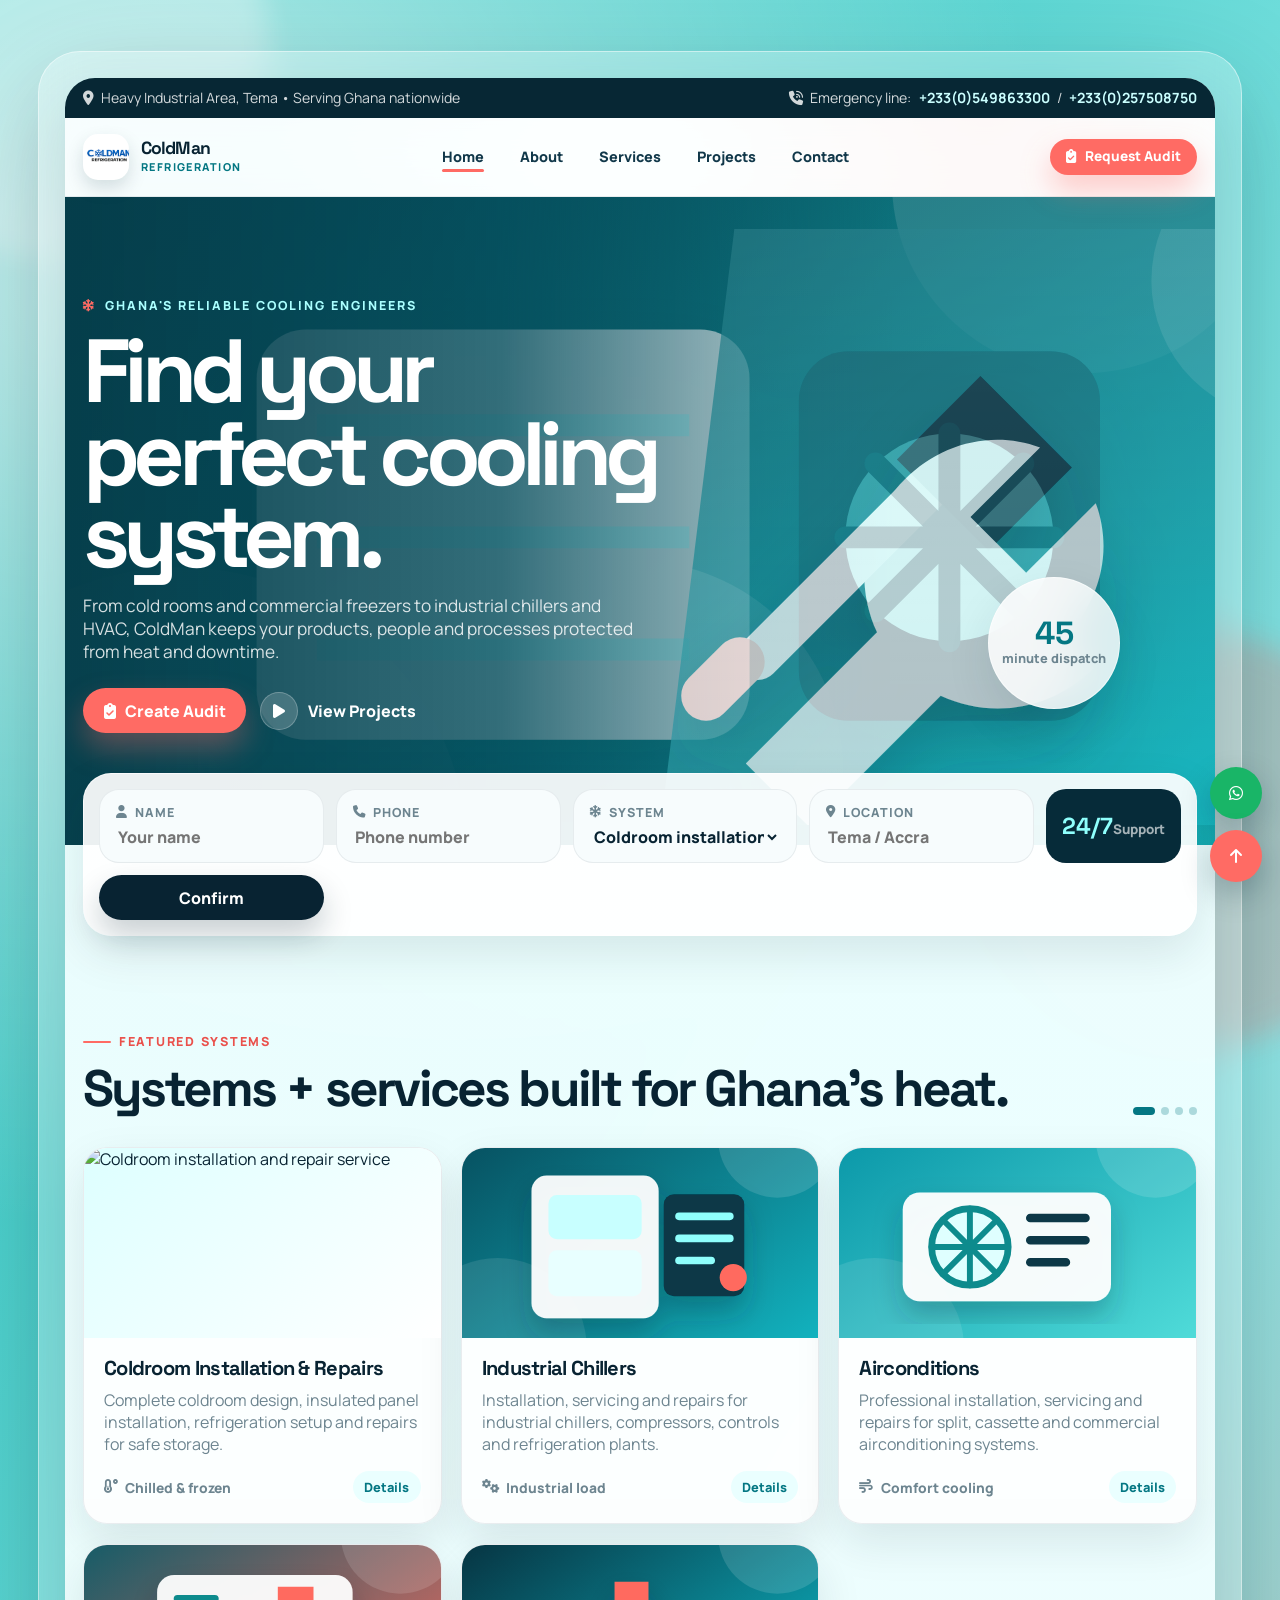
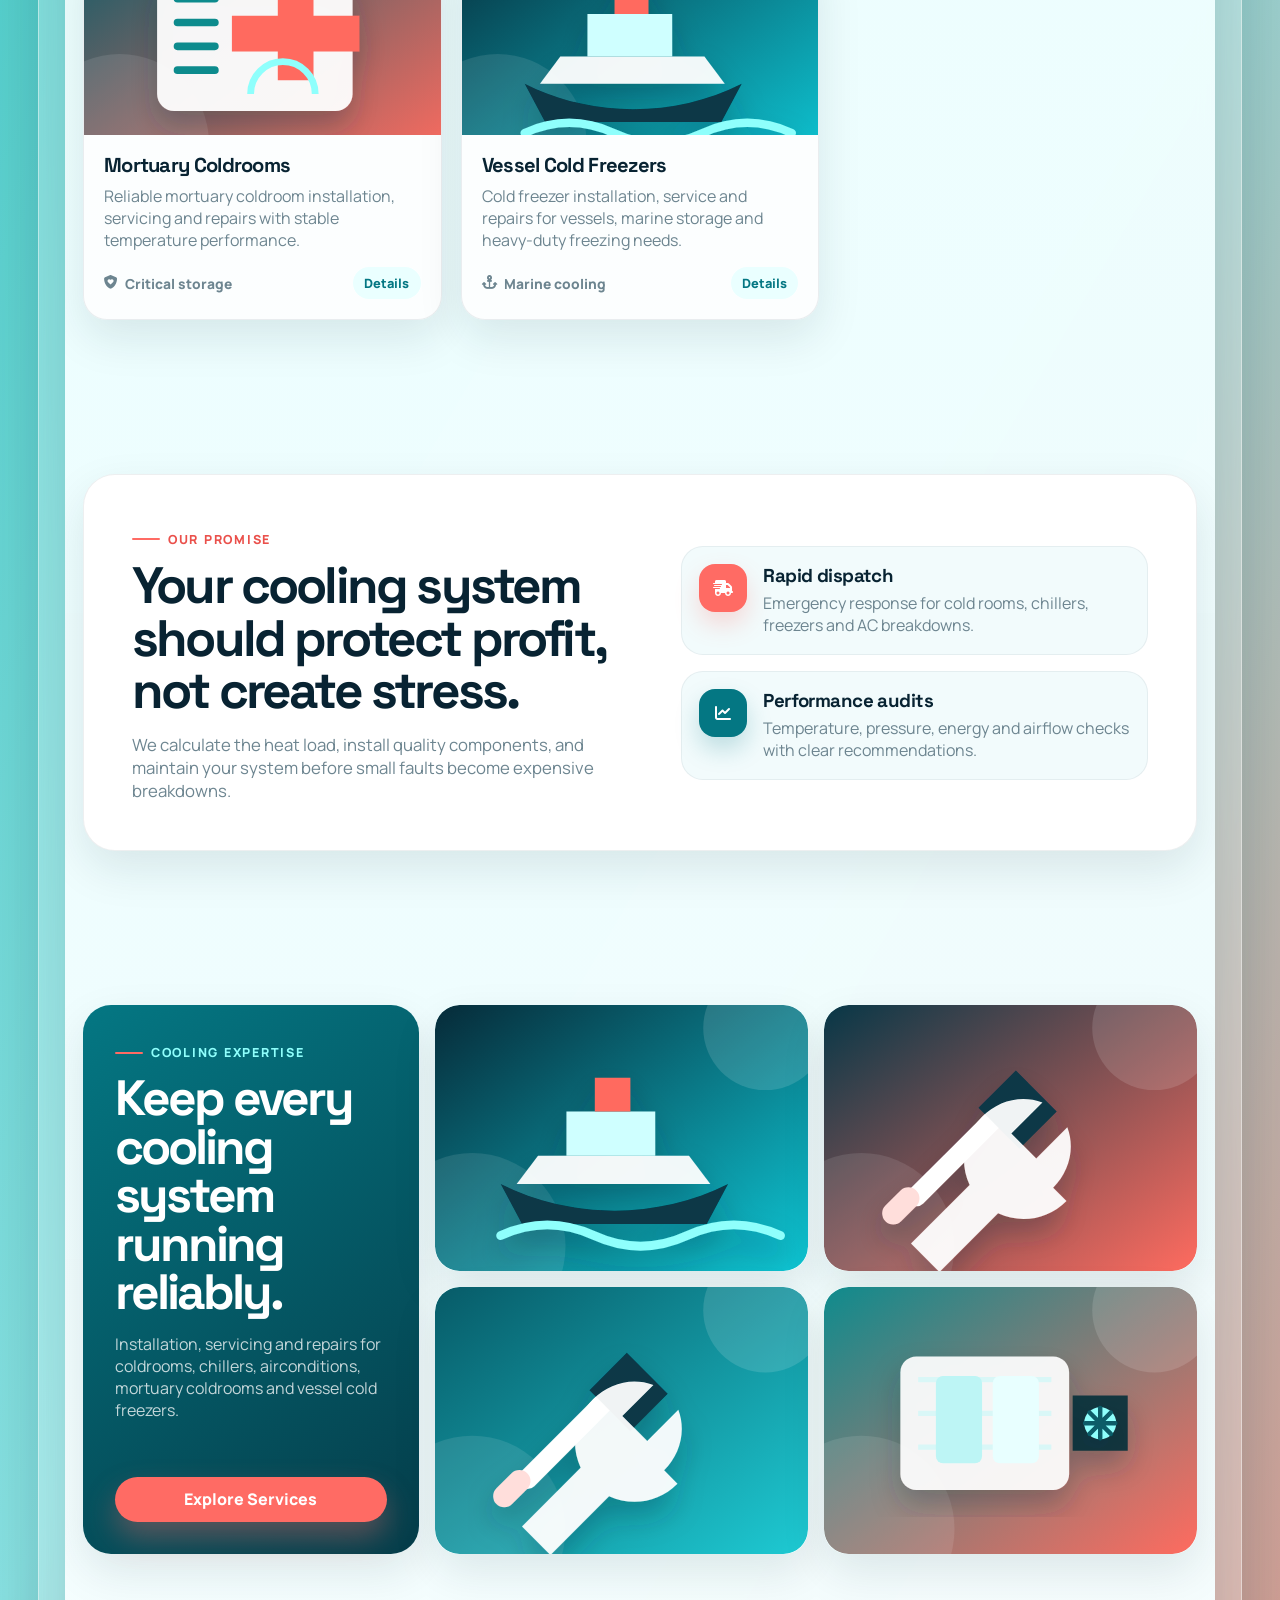
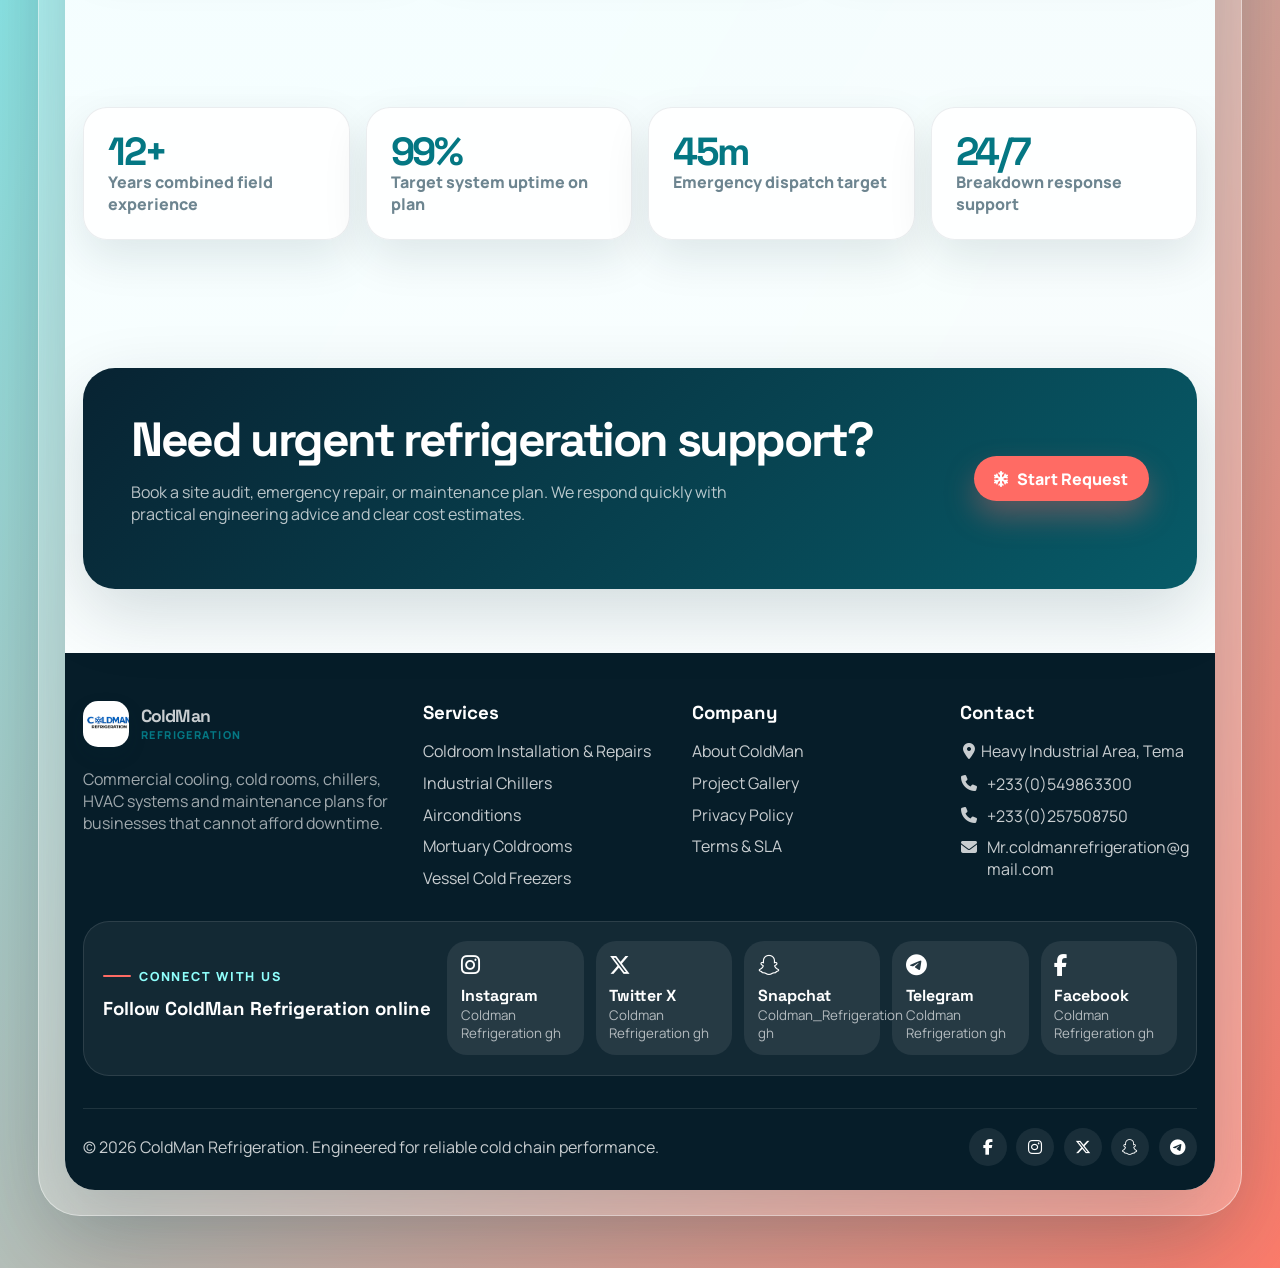
==== commit 39001b02: "Update index.html" ====
--- a/index.html
+++ b/index.html
@@ -80,7 +80,7 @@
             </div>
             <div class="card-grid">
               <article class="info-card" data-animate>
-                <div class="card-img"><img src="images/service-cold-room.svg" alt="Coldroom installation and repair service"></div>
+                <div class="card-img"><img src="https://res.cloudinary.com/cg8lnuib/image/upload/v1783524978/Cold-Room-Equipment-Installation_ttttgx.jpg" alt="Coldroom installation and repair service"></div>
                 <div class="card-body"><h3>Coldroom Installation & Repairs</h3><p>Complete coldroom design, insulated panel installation, refrigeration setup and repairs for safe storage.</p><div class="card-meta"><span><i class="fa-solid fa-temperature-low"></i> Chilled & frozen</span><a class="pill" href="services.html#coldrooms">Details</a></div></div>
               </article>
               <article class="info-card" data-animate>
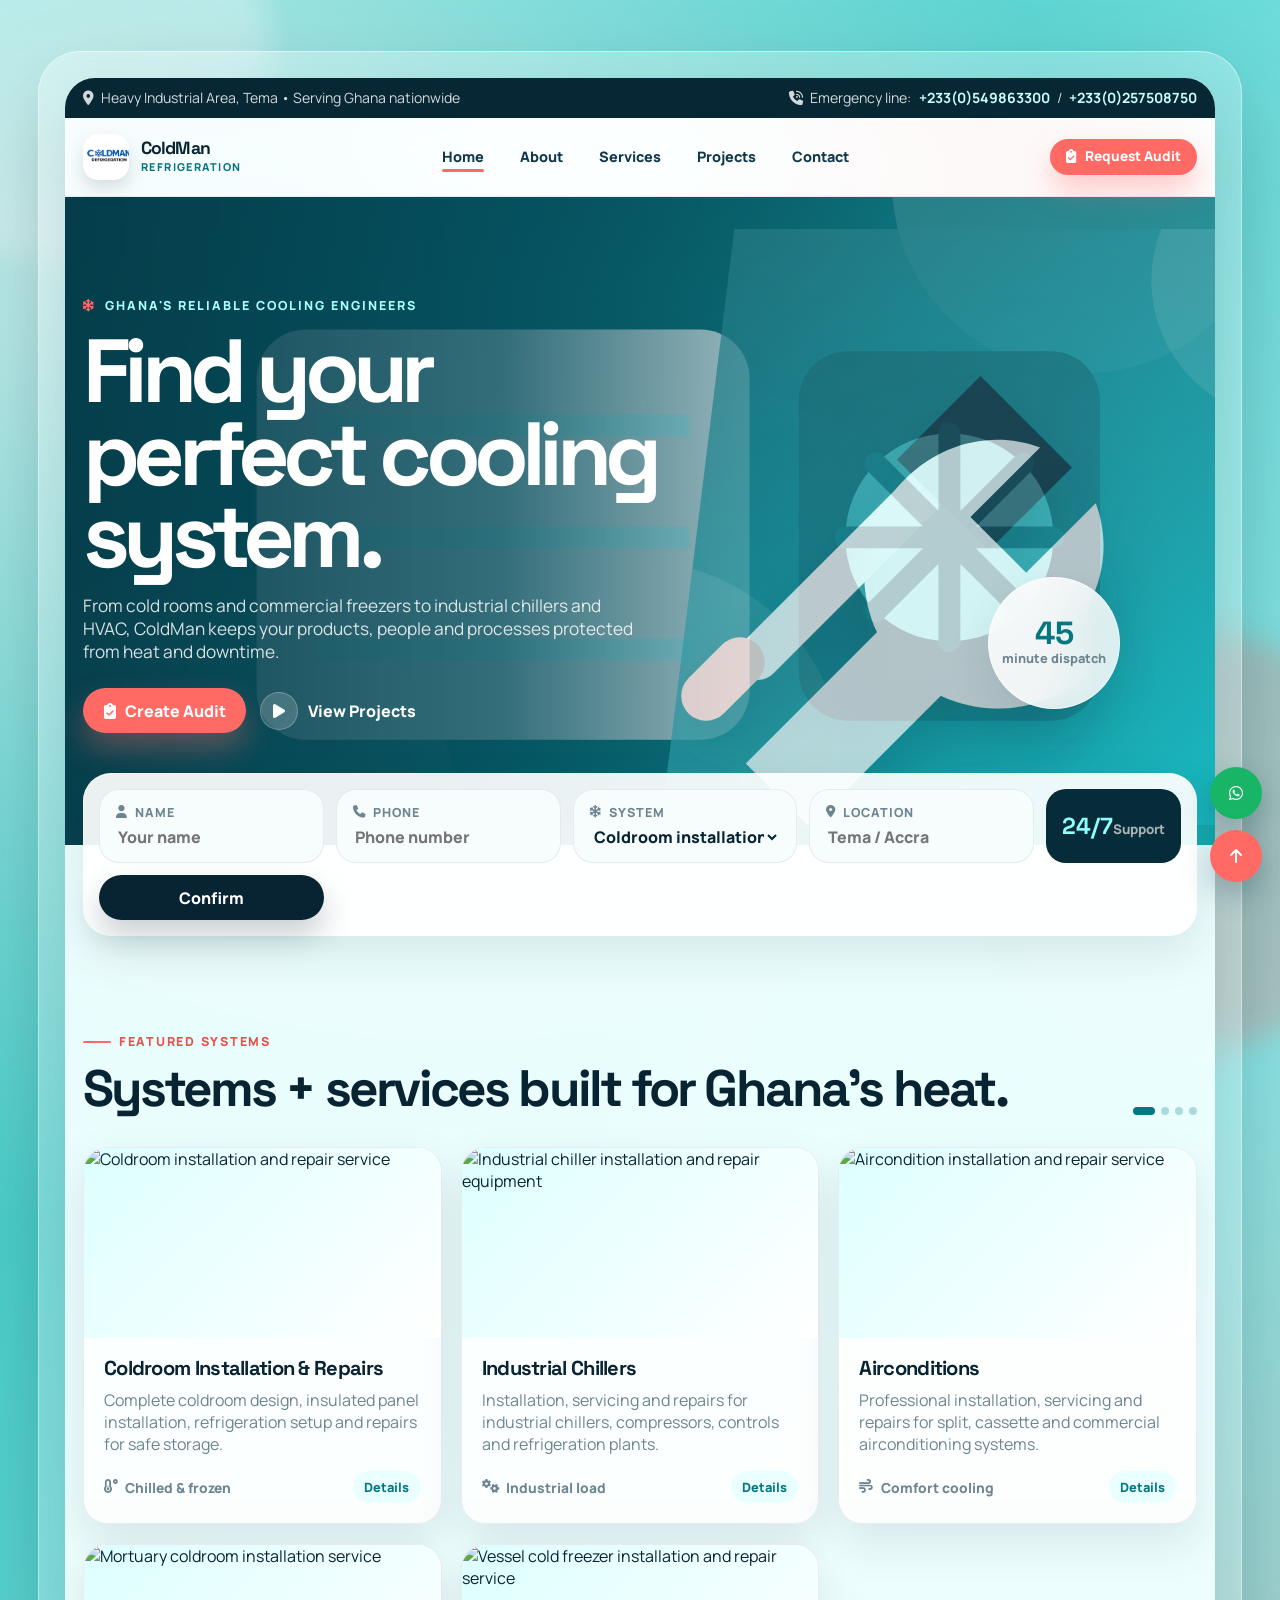
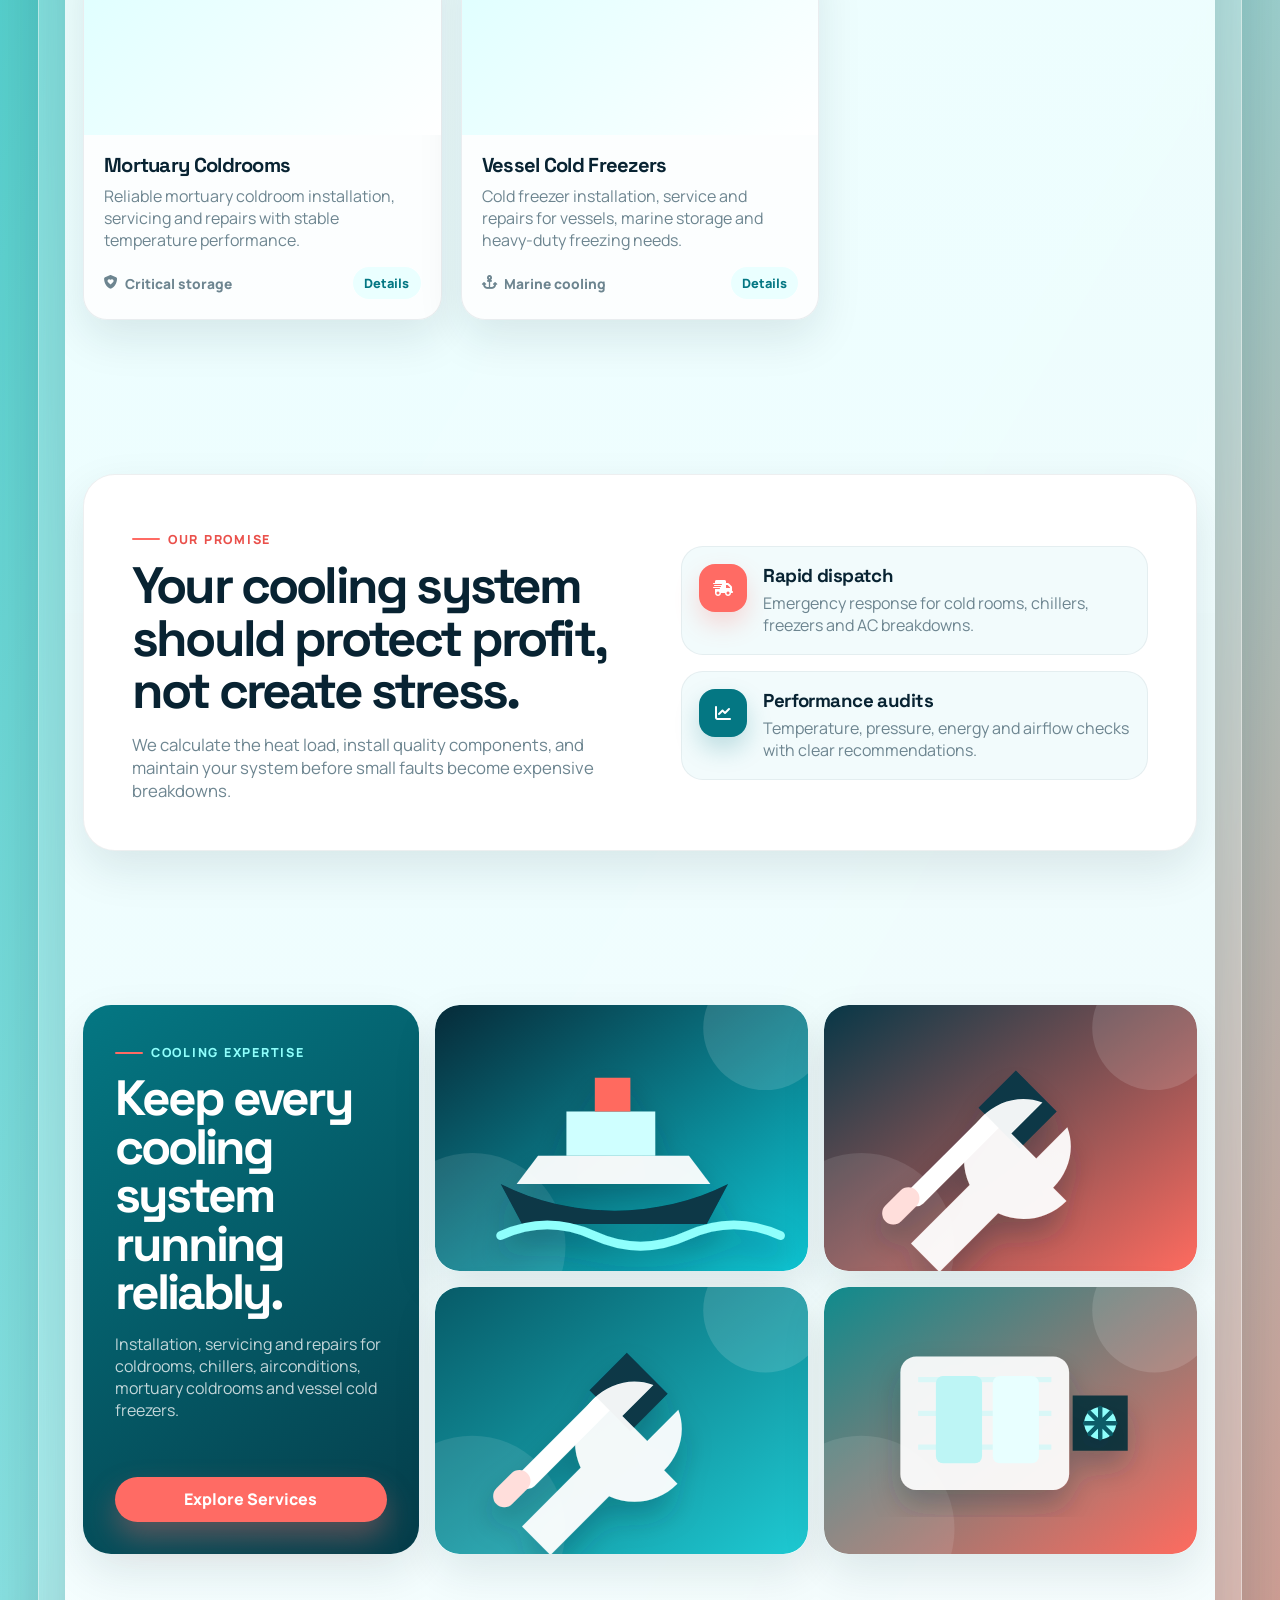
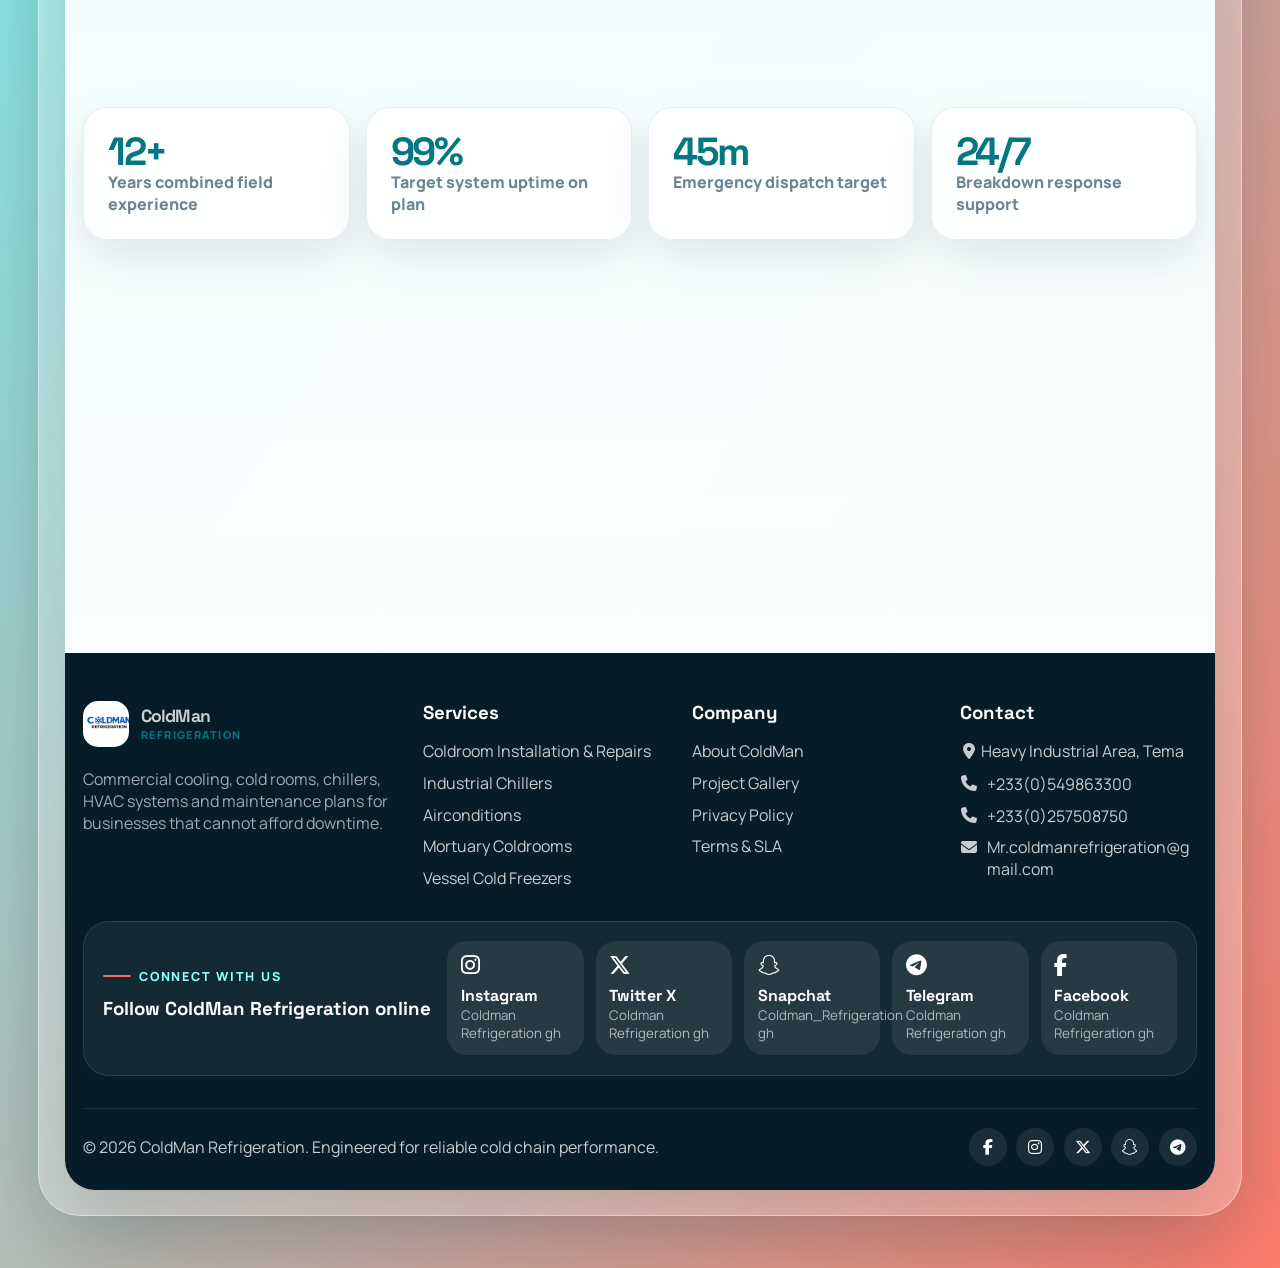
==== commit 12db79a9: "Update index.html" ====
--- a/index.html
+++ b/index.html
@@ -84,19 +84,19 @@
                 <div class="card-body"><h3>Coldroom Installation & Repairs</h3><p>Complete coldroom design, insulated panel installation, refrigeration setup and repairs for safe storage.</p><div class="card-meta"><span><i class="fa-solid fa-temperature-low"></i> Chilled & frozen</span><a class="pill" href="services.html#coldrooms">Details</a></div></div>
               </article>
               <article class="info-card" data-animate>
-                <div class="card-img"><img src="images/service-freezer-repair.svg" alt="Industrial chiller installation and repair equipment"></div>
+                <div class="card-img"><img src="https://res.cloudinary.com/cg8lnuib/image/upload/v1783524840/iStock-155628064_d3mtnt.webp" alt="Industrial chiller installation and repair equipment"></div>
                 <div class="card-body"><h3>Industrial Chillers</h3><p>Installation, servicing and repairs for industrial chillers, compressors, controls and refrigeration plants.</p><div class="card-meta"><span><i class="fa-solid fa-gears"></i> Industrial load</span><a class="pill" href="services.html#chillers">Details</a></div></div>
               </article>
               <article class="info-card" data-animate>
-                <div class="card-img"><img src="images/service-hvac.svg" alt="Aircondition installation and repair service"></div>
+                <div class="card-img"><img src="https://res.cloudinary.com/cg8lnuib/image/upload/v1784947141/IMG_1563_nogkfx.jpg" alt="Aircondition installation and repair service"></div>
                 <div class="card-body"><h3>Airconditions</h3><p>Professional installation, servicing and repairs for split, cassette and commercial airconditioning systems.</p><div class="card-meta"><span><i class="fa-solid fa-wind"></i> Comfort cooling</span><a class="pill" href="services.html#airconditions">Details</a></div></div>
               </article>
               <article class="info-card" data-animate>
-                <div class="card-img"><img src="images/service-medical-cooling.svg" alt="Mortuary coldroom installation service"></div>
+                <div class="card-img"><img src="https://res.cloudinary.com/cg8lnuib/image/upload/v1783525592/the-complete-guide-to-choosing-a-funeral-home-cooler-1401682_hbwgkm.jpg" alt="Mortuary coldroom installation service"></div>
                 <div class="card-body"><h3>Mortuary Coldrooms</h3><p>Reliable mortuary coldroom installation, servicing and repairs with stable temperature performance.</p><div class="card-meta"><span><i class="fa-solid fa-shield-heart"></i> Critical storage</span><a class="pill" href="services.html#mortuary">Details</a></div></div>
               </article>
               <article class="info-card" data-animate>
-                <div class="card-img"><img src="images/service-marine-process.svg" alt="Vessel cold freezer installation and repair service"></div>
+                <div class="card-img"><img src="https://res.cloudinary.com/cg8lnuib/image/upload/v1784948818/IMG_1564_lrqmhu.webp" alt="Vessel cold freezer installation and repair service"></div>
                 <div class="card-body"><h3>Vessel Cold Freezers</h3><p>Cold freezer installation, service and repairs for vessels, marine storage and heavy-duty freezing needs.</p><div class="card-meta"><span><i class="fa-solid fa-anchor"></i> Marine cooling</span><a class="pill" href="services.html#vessel">Details</a></div></div>
               </article>
             </div>
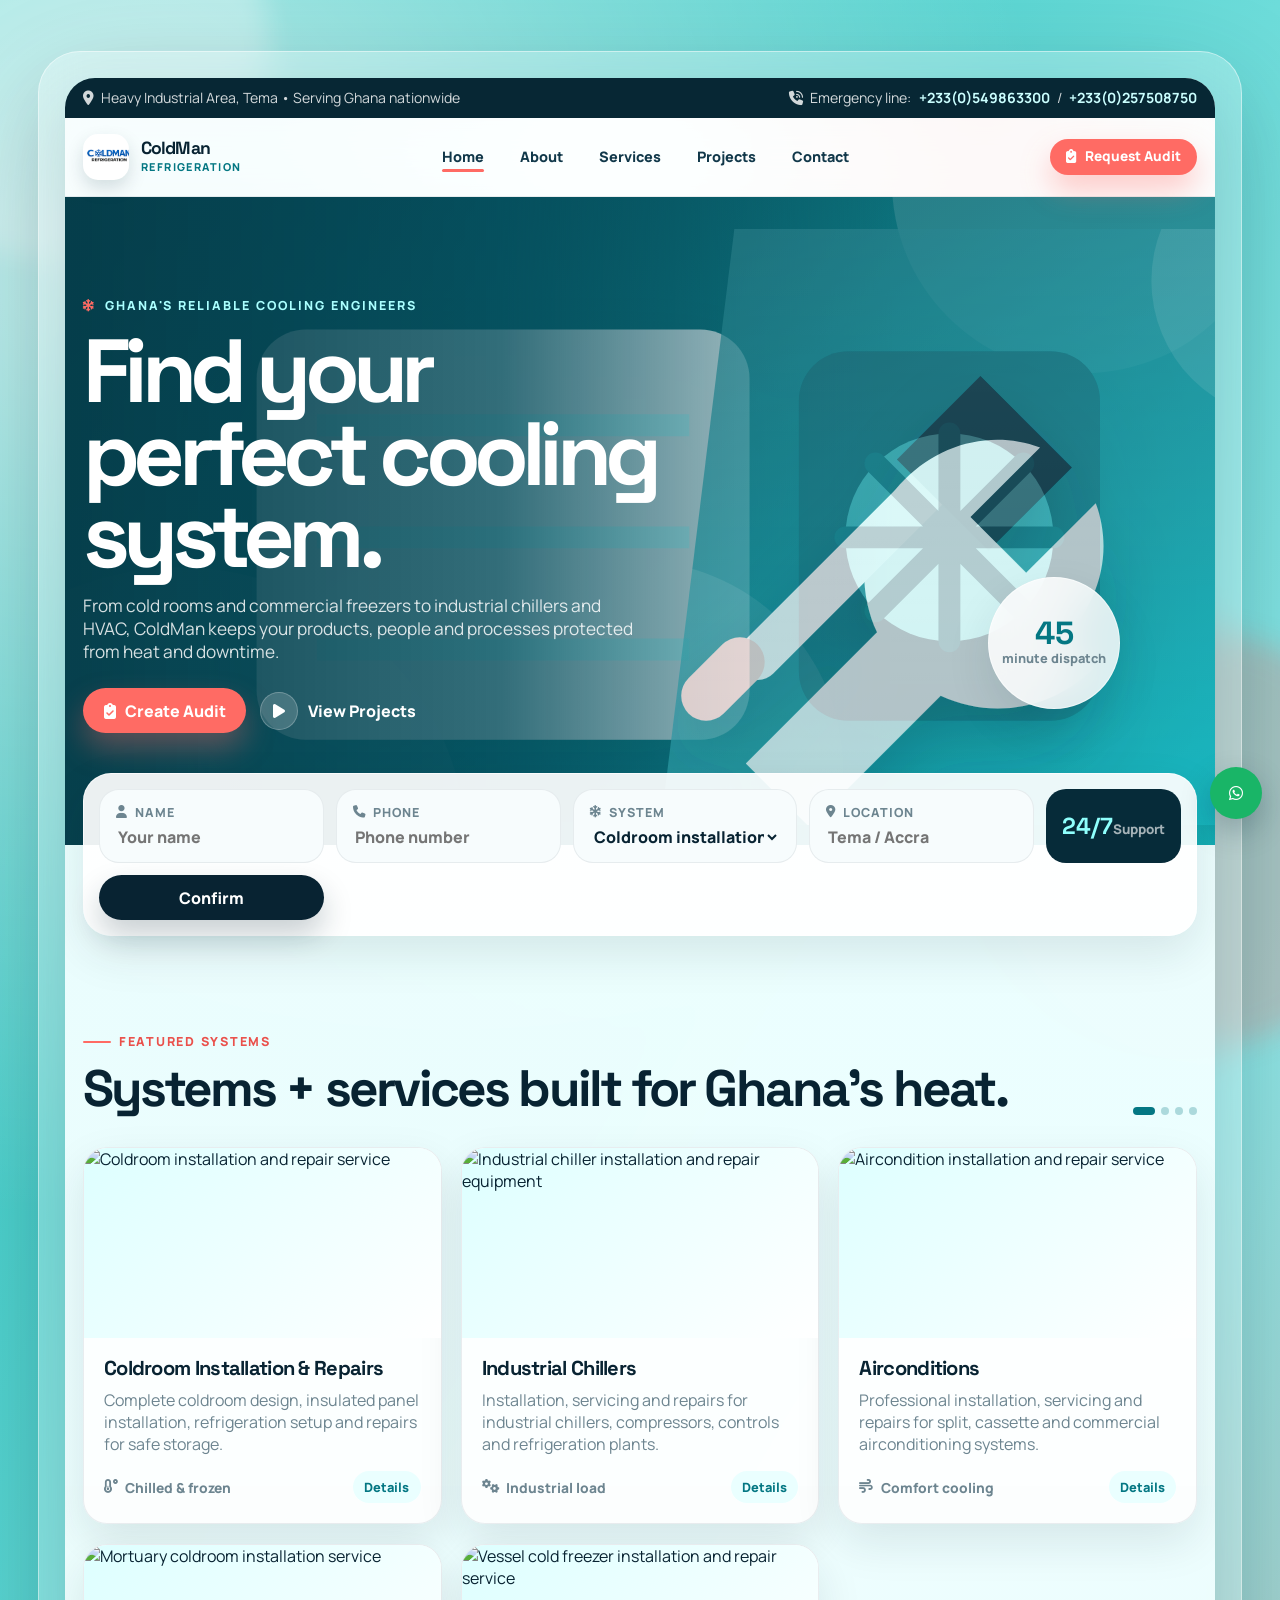
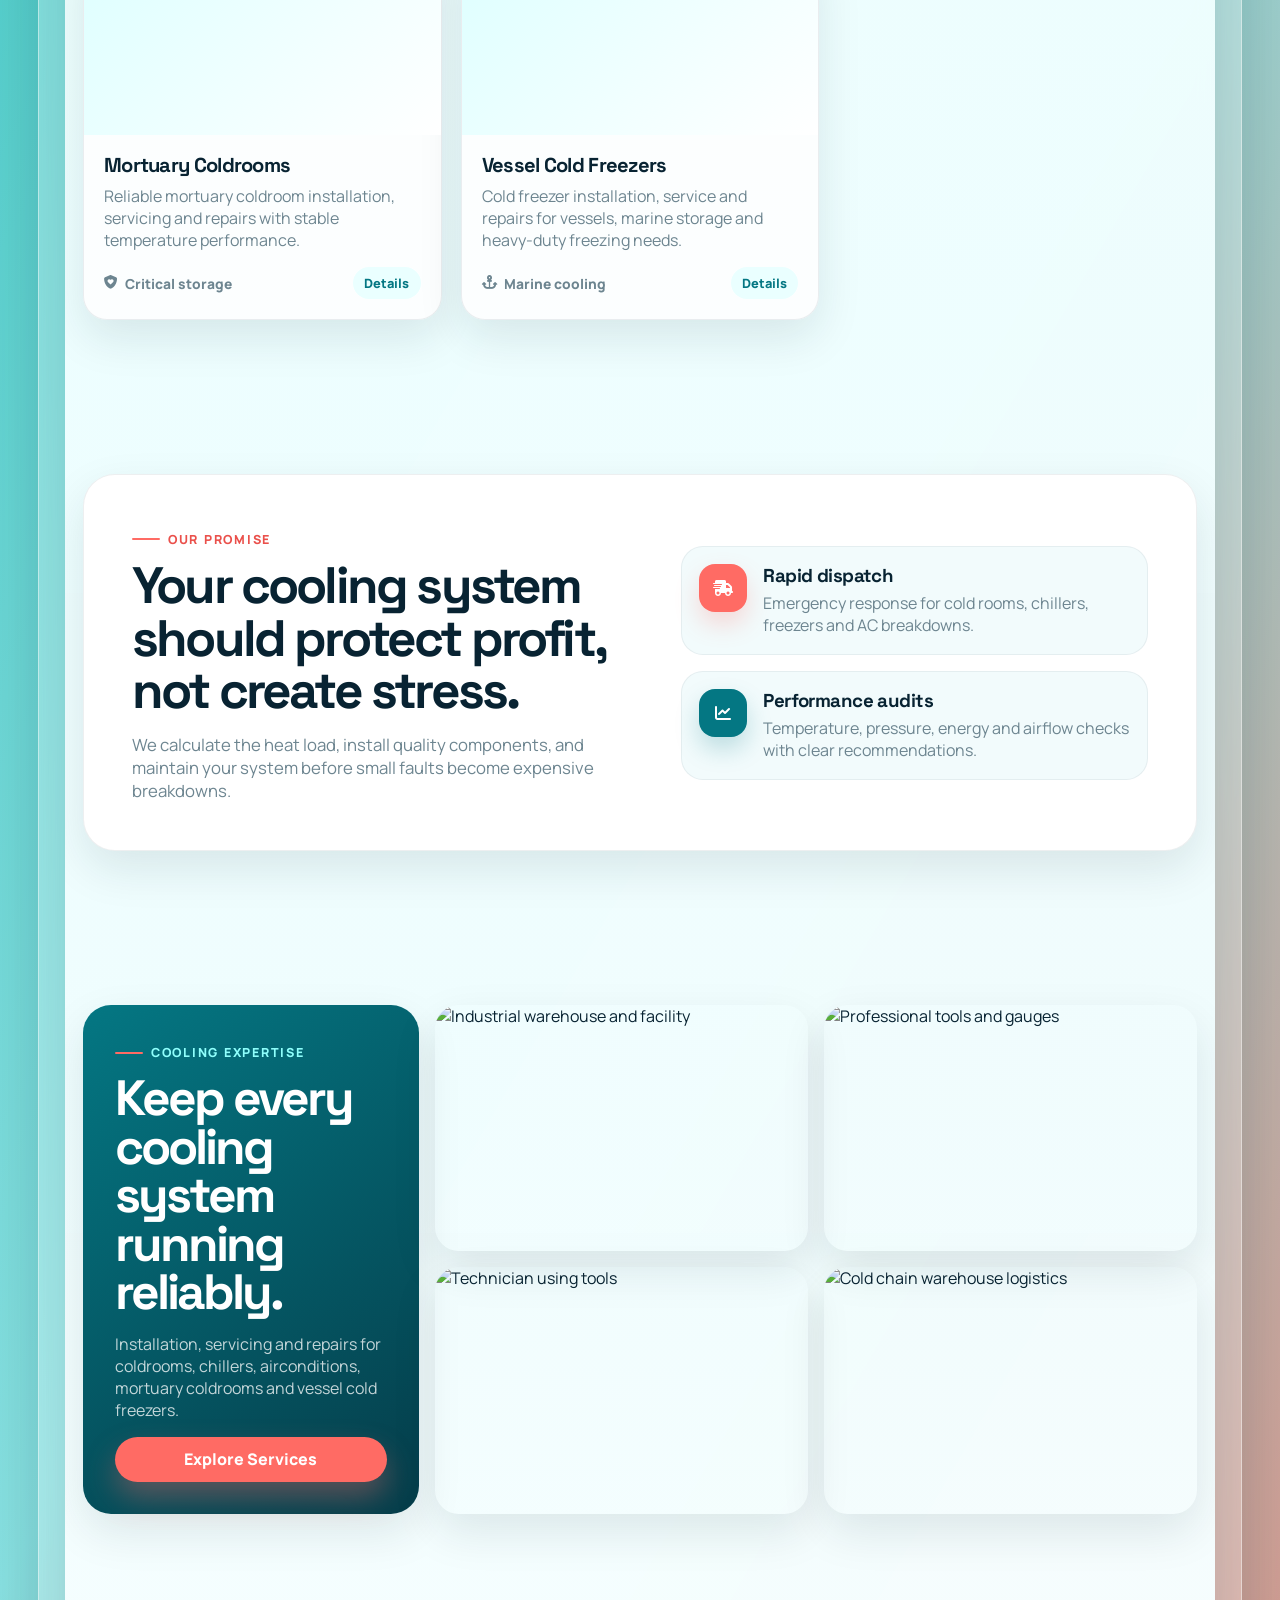
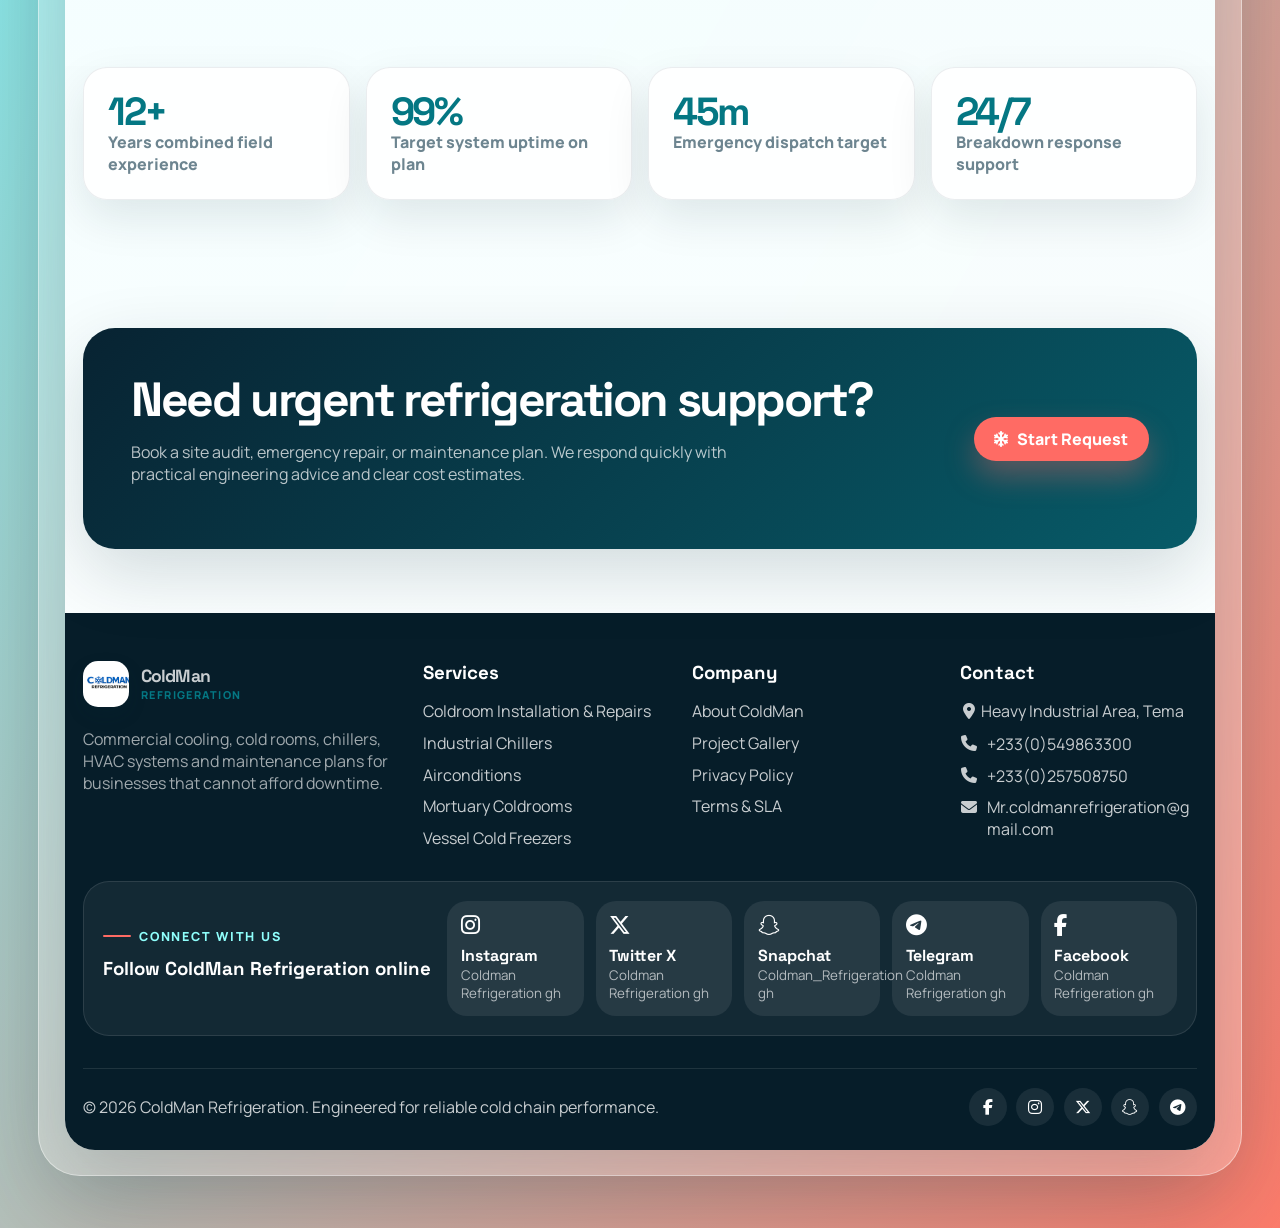
==== commit 4711ba49: "Update index.html" ====
--- a/index.html
+++ b/index.html
@@ -127,12 +127,12 @@
                 <a class="btn btn-primary" href="services.html#coldrooms">Explore Services</a>
               </article>
               <div class="image-stack">
-                <div class="mosaic-img"><img src="images/service-marine-process.svg" alt="Industrial warehouse and facility"></div>
-                <div class="mosaic-img"><img src="images/hero-technician.svg" alt="Technician using tools"></div>
+                <div class="mosaic-img"><img src="https://res.cloudinary.com/cg8lnuib/image/upload/v1783659985/WhatsApp_Image_2026-06-22_at_7.22.59_PM_pe8u0s.jpg" alt="Industrial warehouse and facility"></div>
+                <div class="mosaic-img"><img src="https://res.cloudinary.com/cg8lnuib/image/upload/v1783524840/iStock-155628064_d3mtnt.webp" alt="Technician using tools"></div>
               </div>
               <div class="image-stack">
-                <div class="mosaic-img"><img src="images/service-maintenance.svg" alt="Professional tools and gauges"></div>
-                <div class="mosaic-img"><img src="images/service-cold-room.svg" alt="Cold chain warehouse logistics"></div>
+                <div class="mosaic-img"><img src="https://res.cloudinary.com/cg8lnuib/image/upload/v1783524840/PWC280Q3-T3-2_wonige.webp" alt="Professional tools and gauges"></div>
+                <div class="mosaic-img"><img src="https://res.cloudinary.com/cg8lnuib/image/upload/v1783524839/what_is_an_industrial_water_chiller_zd65ey.jpg" alt="Cold chain warehouse logistics"></div>
               </div>
             </div>
           </div>
